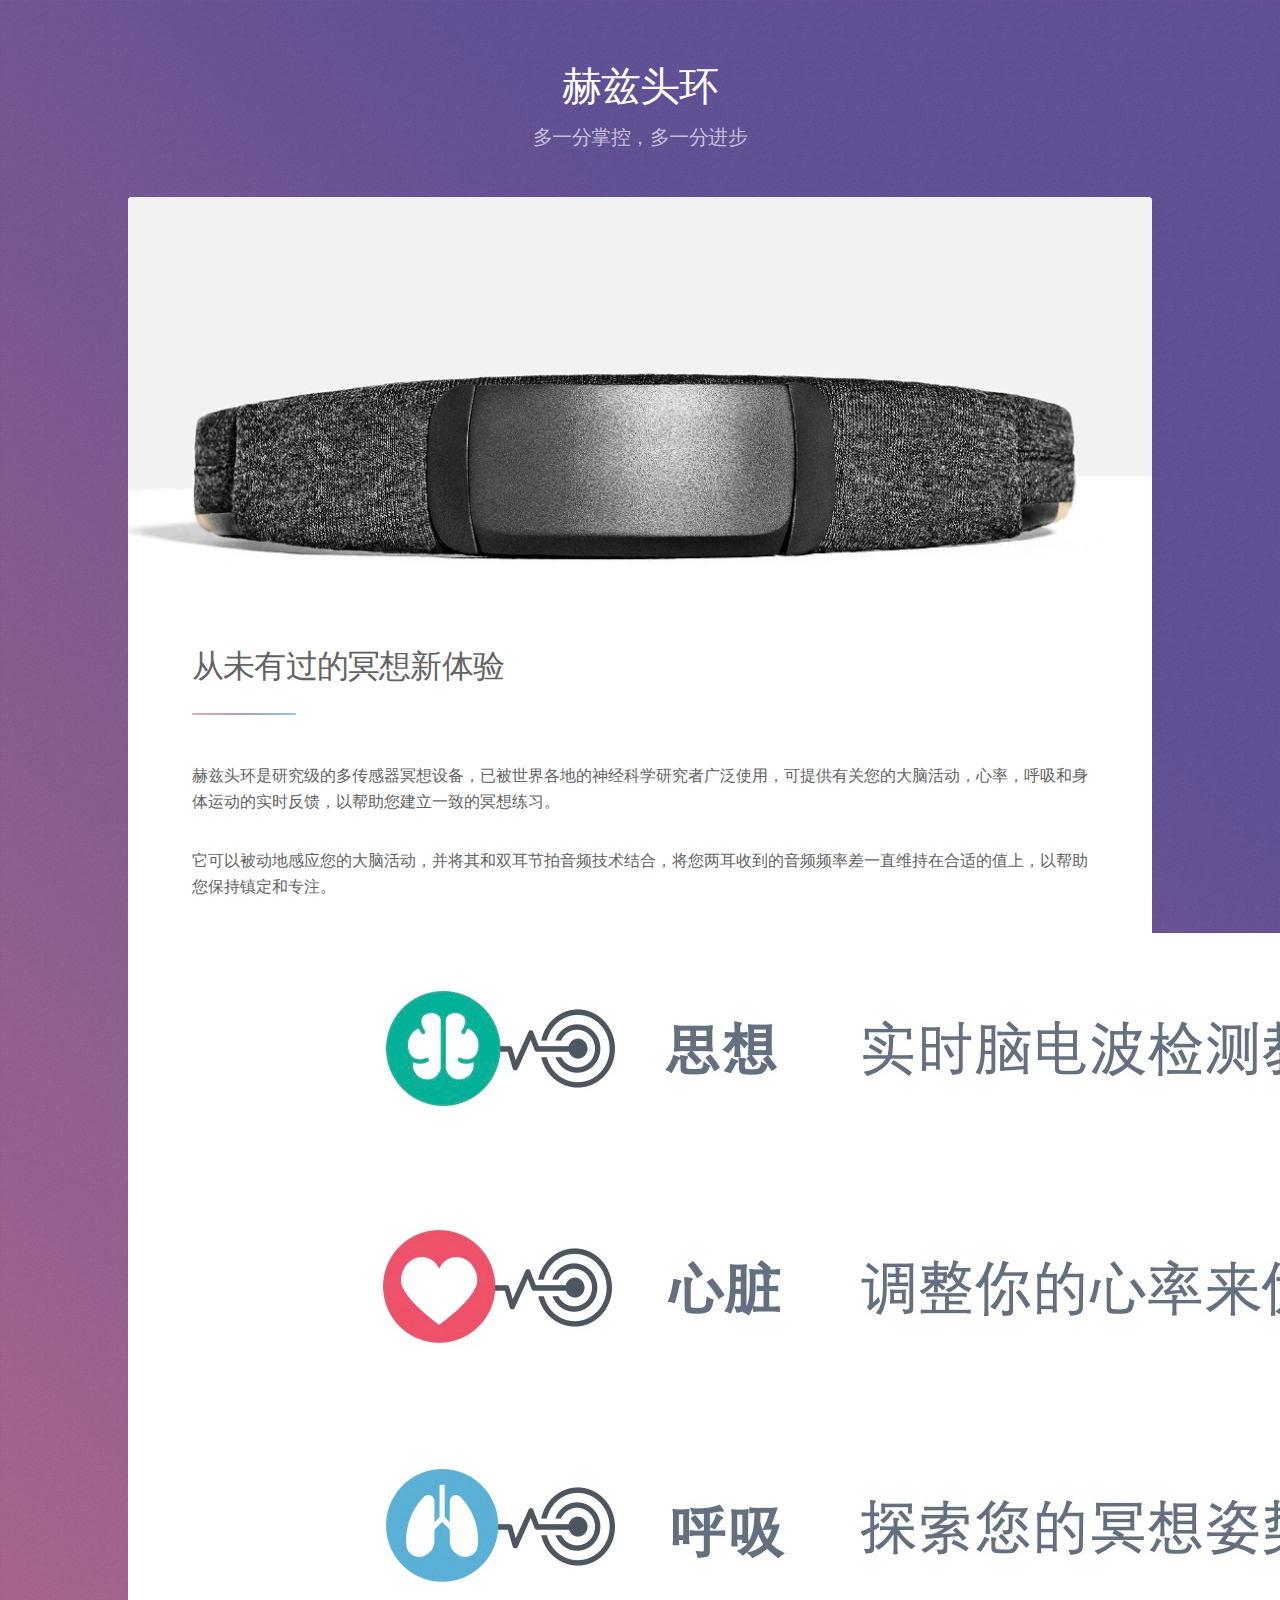
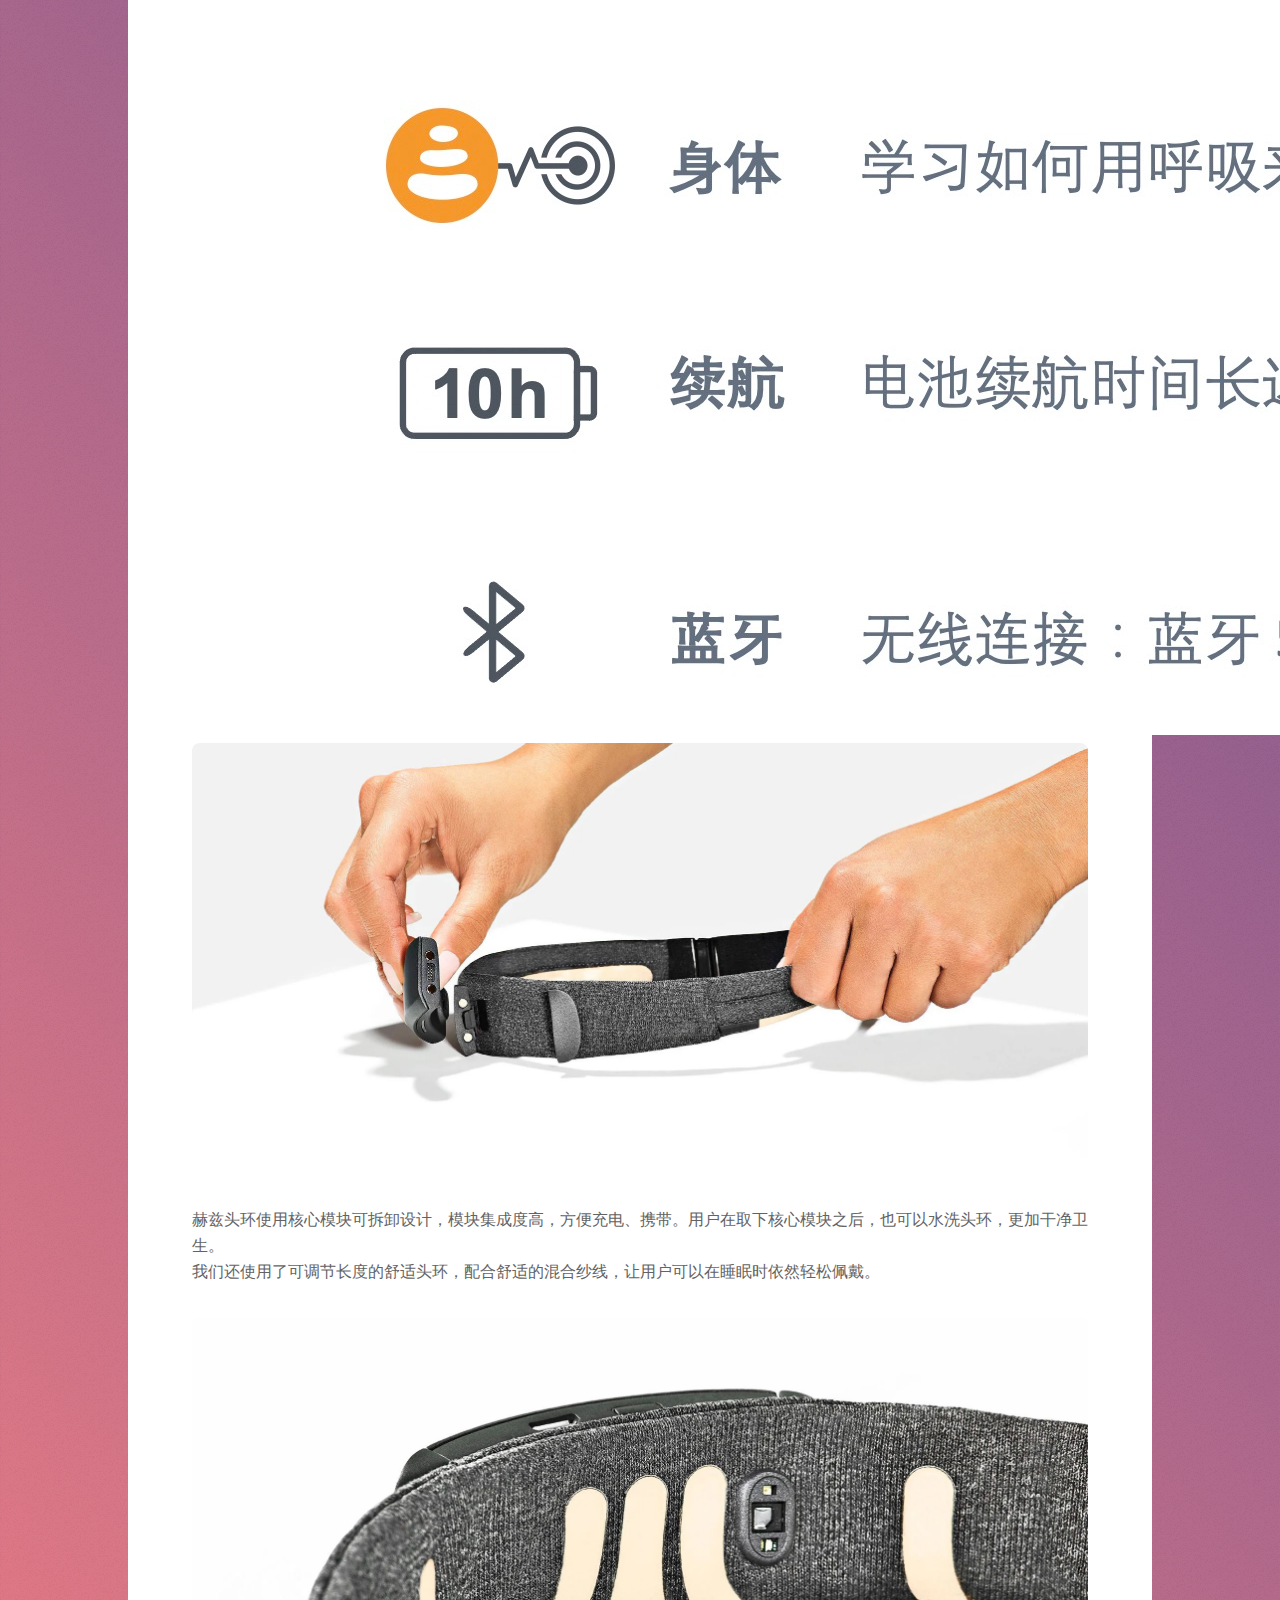
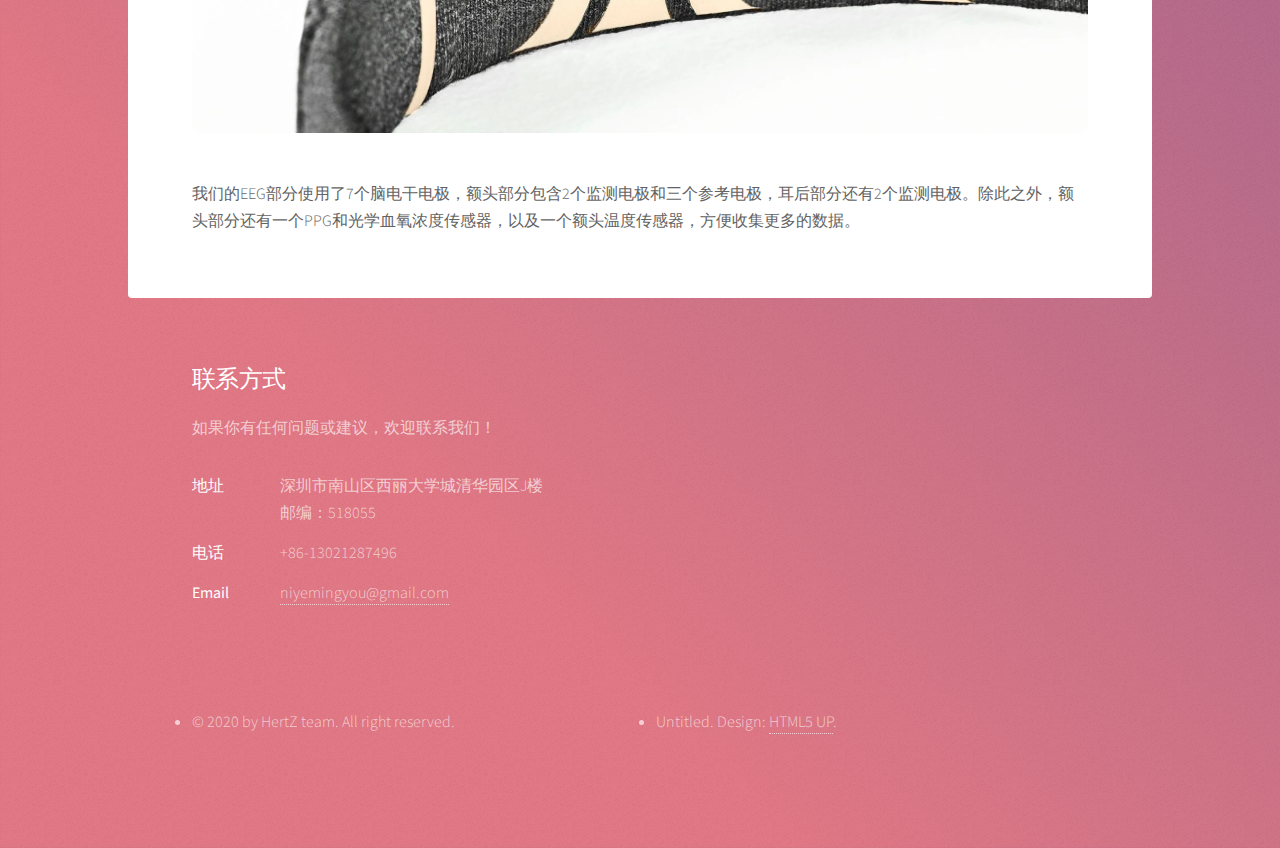
==== generic.html @ 0adff2d4 "Add files via upload" ====
<!DOCTYPE HTML>
<!--
	Stellar by HTML5 UP
	html5up.net | @ajlkn
	Free for personal and commercial use under the CCA 3.0 license (html5up.net/license)
-->
<html>
	<head>
		<title>Generic - Stellar by HTML5 UP</title>
		<meta charset="utf-8" />
		<meta name="viewport" content="width=device-width, initial-scale=1, user-scalable=no" />
		<link rel="stylesheet" href="assets/css/main.css" />
		<noscript><link rel="stylesheet" href="assets/css/noscript.css" /></noscript>
	</head>
	<body class="is-preload">

		<!-- Wrapper -->
			<div id="wrapper">

				<!-- Header -->
					<header id="header">
						<h1>赫兹头环</h1>
						<p>多一分掌控，多一分进步</p>
					</header>

				<!-- Main -->
					<div id="main">

						<!-- Content -->
							<section id="content" class="main">
								<span class="image main"><img src="images/brainlinkpro.jpg" alt="" /></span>
                                 <div class="sp--otlightwork">
									<div class="content">
										<header class="major">
											<h2>从未有过的冥想新体验</h2>
										</header>
										<p>赫兹头环是研究级的多传感器冥想设备，已被世界各地的神经科学研究者广泛使用，可提供有关您的大脑活动，心率，呼吸和身体运动的实时反馈，以帮助您建立一致的冥想练习。</p>
                                        <p>它可以被动地感应您的大脑活动，并将其和双耳节拍音频技术结合，将您两耳收到的音频频率差一直维持在合适的值上，以帮助您保持镇定和专注。</p>
										
									</div>
									<span class="image"><img src="images/功能.jpg" alt="" /></span>
								</div>
                                <span class="image main"><img src="images/充电器.jpg" alt="" /></span>
								<p>赫兹头环使用核心模块可拆卸设计，模块集成度高，方便充电、携带。用户在取下核心模块之后，也可以水洗头环，更加干净卫生。<br />我们还使用了可调节长度的舒适头环，配合舒适的混合纱线，让用户可以在睡眠时依然轻松佩戴。</p>
                                <span class="image main"><img src="images/头环.jpg" alt="" /></span>
								<p>我们的EEG部分使用了7个脑电干电极，额头部分包含2个监测电极和三个参考电极，耳后部分还有2个监测电极。除此之外，额头部分还有一个PPG和光学血氧浓度传感器，以及一个额头温度传感器，方便收集更多的数据。</p>
							</section>

					</div>

								<!-- Footer -->
					<footer id="footer">
<!--
						<section>
							<h2>Aliquam sed mauris</h2>
							<p>Sed lorem ipsum dolor sit amet et nullam consequat feugiat consequat magna adipiscing tempus etiam dolore veroeros. eget dapibus mauris. Cras aliquet, nisl ut viverra sollicitudin, ligula erat egestas velit, vitae tincidunt odio.</p>
							<ul class="actions">
								<li><a href="generic.html" class="button">Learn More</a></li>
							</ul>
						</section>
-->
						<section>
							<h2>联系方式</h2>
                            <p>如果你有任何问题或建议，欢迎联系我们！</p>
							<dl class="alt">
								<dt>地址</dt>
								<dd>深圳市南山区西丽大学城清华园区J楼
                                    <br />邮编：518055</dd>
								<dt>电话</dt>
								<dd>+86-13021287496</dd>
								<dt>Email</dt>
								<dd><a href="#">niyemingyou@gmail.com</a></dd>
							</dl>
<!--
							<ul class="icons">
								<li><a href="#" class="icon brands fa-twitter alt"><span class="label">Twitter</span></a></li>
								<li><a href="#" class="icon brands fa-facebook-f alt"><span class="label">Facebook</span></a></li>
								<li><a href="#" class="icon brands fa-instagram alt"><span class="label">Instagram</span></a></li>
								<li><a href="#" class="icon brands fa-github alt"><span class="label">GitHub</span></a></li>
								<li><a href="#" class="icon brands fa-dribbble alt"><span class="label">Dribbble</span></a></li>
							</ul>
-->
						</section>
						<p class="copyright"><li>&copy; 2020 by HertZ team. All right reserved.</li><li>Untitled. Design: <a href="https://html5up.net">HTML5 UP</a>.</p>
					</footer>

			</div>

		<!-- Scripts -->
			<script src="assets/js/jquery.min.js"></script>
			<script src="assets/js/jquery.scrollex.min.js"></script>
			<script src="assets/js/jquery.scrolly.min.js"></script>
			<script src="assets/js/browser.min.js"></script>
			<script src="assets/js/breakpoints.min.js"></script>
			<script src="assets/js/util.js"></script>
			<script src="assets/js/main.js"></script>

	</body>
</html>
---- assets/css/main.css ----
@import url(fontawesome-all.min.css);
@import 'https://fonts.googleapis.com/css?family=Source+Sans+Pro:300,400';

/*
	Stellar by HTML5 UP
	html5up.net | @ajlkn
	Free for personal and commercial use under the CCA 3.0 license (html5up.net/license)
*/

html, body, div, span, applet, object,
iframe, h1, h2, h3, h4, h5, h6, p, blockquote,
pre, a, abbr, acronym, address, big, cite,
code, del, dfn, em, img, ins, kbd, q, s, samp,
small, strike, strong, sub, sup, tt, var, b,
u, i, center, dl, dt, dd, ol, ul, li, fieldset,
form, label, legend, table, caption, tbody,
tfoot, thead, tr, th, td, article, aside,
canvas, details, embed, figure, figcaption,
footer, header, hgroup, menu, nav, output, ruby,
section, summary, time, mark, audio, video {
	margin: 0;
	padding: 0;
	border: 0;
	font-size: 100%;
	font: inherit;
	vertical-align: baseline;}

article, aside, details, figcaption, figure,
footer, header, hgroup, menu, nav, section {
	display: block;}

body {
	line-height: 1;
}

ol, ul {
	list-style: none;
}

blockquote, q {
	quotes: none;
}

	blockquote:before, blockquote:after, q:before, q:after {
		content: '';
		content: none;
	}

table {
	border-collapse: collapse;
	border-spacing: 0;
}

body {
	-webkit-text-size-adjust: none;
}

mark {
	background-color: transparent;
	color: inherit;
}

input::-moz-focus-inner {
	border: 0;
	padding: 0;
}

input, select, textarea {
	-moz-appearance: none;
	-webkit-appearance: none;
	-ms-appearance: none;
	appearance: none;
}

/* Basic */

	@-ms-viewport {
		width: device-width;
	}

	body {
		-ms-overflow-style: scrollbar;
	}

	@media screen and (max-width: 480px) {

		html, body {
			min-width: 320px;
		}

	}

	html {
		box-sizing: border-box;
	}

	*, *:before, *:after {
		box-sizing: inherit;
	}

	body {
		background-color: #935d8c;
		background-image: url("images/overlay.png"), -moz-linear-gradient(45deg, #e37682 15%, #5f4d93 85%);
		background-image: url("images/overlay.png"), -webkit-linear-gradient(45deg, #e37682 15%, #5f4d93 85%);
		background-image: url("images/overlay.png"), -ms-linear-gradient(45deg, #e37682 15%, #5f4d93 85%);
		background-image: url("images/overlay.png"), linear-gradient(45deg, #e37682 15%, #5f4d93 85%);
	}

		body.is-preload *, body.is-preload *:before, body.is-preload *:after {
			-moz-animation: none !important;
			-webkit-animation: none !important;
			-ms-animation: none !important;
			animation: none !important;
			-moz-transition: none !important;
			-webkit-transition: none !important;
			-ms-transition: none !important;
			transition: none !important;
		}

/* Type */

	body {
		background-color: #935d8c;
		color: rgba(255, 255, 255, 0.65);
	}

	body, input, select, textarea {
		font-family: "Source Sans Pro", Helvetica, sans-serif;
		font-size: 17pt;
		font-weight: 300;
		line-height: 1.65;
	}

		@media screen and (max-width: 1680px) {

			body, input, select, textarea {
				font-size: 14pt;
			}

		}

		@media screen and (max-width: 1280px) {

			body, input, select, textarea {
				font-size: 12pt;
			}

		}

		@media screen and (max-width: 360px) {

			body, input, select, textarea {
				font-size: 11pt;
			}

		}

	a {
		-moz-transition: color 0.2s ease, border-bottom 0.2s ease;
		-webkit-transition: color 0.2s ease, border-bottom 0.2s ease;
		-ms-transition: color 0.2s ease, border-bottom 0.2s ease;
		transition: color 0.2s ease, border-bottom 0.2s ease;
		text-decoration: none;
		border-bottom: dotted 1px;
		color: inherit;
	}

		a:hover {
			border-bottom-color: transparent;
		}

	strong, b {
		font-weight: 400;
	}

	em, i {
		font-style: italic;
	}

	p {
		margin: 0 0 2em 0;
	}

		p.content {
			-moz-columns: 20em 2;
			-webkit-columns: 20em 2;
			-ms-columns: 20em 2;
			columns: 20em 2;
			-moz-column-gap: 2em;
			-webkit-column-gap: 2em;
			-ms-column-gap: 2em;
			column-gap: 2em;
			text-align: justify;
		}

	h1, h2, h3, h4, h5, h6 {
		font-weight: 300;
		line-height: 1.5;
		margin: 0 0 0.7em 0;
		letter-spacing: -0.025em;
	}

		h1 a, h2 a, h3 a, h4 a, h5 a, h6 a {
			color: inherit;
			text-decoration: none;
		}

	h1 {
		font-size: 2.5em;
		line-height: 1.2;
	}

	h2 {
		font-size: 1.5em;
	}

	h3 {
		font-size: 1.25em;
	}

	h4 {
		font-size: 1.1em;
	}

	h5 {
		font-size: 0.9em;
	}

	h6 {
		font-size: 0.7em;
	}

	@media screen and (max-width: 736px) {

		h1 {
			font-size: 2em;
		}

	}

	sub {
		font-size: 0.8em;
		position: relative;
		top: 0.5em;
	}

	sup {
		font-size: 0.8em;
		position: relative;
		top: -0.5em;
	}

	blockquote {
		border-left: solid 4px;
		font-style: italic;
		margin: 0 0 2em 0;
		padding: 0.5em 0 0.5em 2em;
	}

	code {
		border-radius: 8px;
		border: solid 1px;
		font-family: "Courier New", monospace;
		font-size: 0.9em;
		margin: 0 0.25em;
		padding: 0.25em 0.65em;
	}

	pre {
		-webkit-overflow-scrolling: touch;
		font-family: "Courier New", monospace;
		font-size: 0.9em;
		margin: 0 0 2em 0;
	}

		pre code {
			display: block;
			line-height: 1.75;
			padding: 1em 1.5em;
			overflow-x: auto;
		}

	hr {
		border: 0;
		border-bottom: solid 1px;
		margin: 2em 0;
	}

		hr.major {
			margin: 3em 0;
		}

	.align-left {
		text-align: left;
	}

	.align-center {
		text-align: center;
	}

	.align-right {
		text-align: right;
	}

	input, select, textarea {
		color: #ffffff;
	}

	a:hover {
		color: #ffffff;
	}

	strong, b {
		color: #ffffff;
	}

	h1, h2, h3, h4, h5, h6 {
		color: #ffffff;
	}

	blockquote {
		border-left-color: rgba(255, 255, 255, 0.35);
	}

	code {
		background: rgba(255, 255, 255, 0.075);
		border-color: rgba(255, 255, 255, 0.35);
	}

	hr {
		border-bottom-color: rgba(255, 255, 255, 0.35);
	}

/* Row */

	.row {
		display: flex;
		flex-wrap: wrap;
		box-sizing: border-box;
		align-items: stretch;
	}

		.row > * {
			box-sizing: border-box;
		}

		.row.gtr-uniform > * > :last-child {
			margin-bottom: 0;
		}

		.row.aln-left {
			justify-content: flex-start;
		}

		.row.aln-center {
			justify-content: center;
		}

		.row.aln-right {
			justify-content: flex-end;
		}

		.row.aln-top {
			align-items: flex-start;
		}

		.row.aln-middle {
			align-items: center;
		}

		.row.aln-bottom {
			align-items: flex-end;
		}

		.row > .imp {
			order: -1;
		}

		.row > .col-1 {
			width: 8.33333%;
		}

		.row > .off-1 {
			margin-left: 8.33333%;
		}

		.row > .col-2 {
			width: 16.66667%;
		}

		.row > .off-2 {
			margin-left: 16.66667%;
		}

		.row > .col-3 {
			width: 25%;
		}

		.row > .off-3 {
			margin-left: 25%;
		}

		.row > .col-4 {
			width: 33.33333%;
		}

		.row > .off-4 {
			margin-left: 33.33333%;
		}

		.row > .col-5 {
			width: 41.66667%;
		}

		.row > .off-5 {
			margin-left: 41.66667%;
		}

		.row > .col-6 {
			width: 50%;
		}

		.row > .off-6 {
			margin-left: 50%;
		}

		.row > .col-7 {
			width: 58.33333%;
		}

		.row > .off-7 {
			margin-left: 58.33333%;
		}

		.row > .col-8 {
			width: 66.66667%;
		}

		.row > .off-8 {
			margin-left: 66.66667%;
		}

		.row > .col-9 {
			width: 75%;
		}

		.row > .off-9 {
			margin-left: 75%;
		}

		.row > .col-10 {
			width: 83.33333%;
		}

		.row > .off-10 {
			margin-left: 83.33333%;
		}

		.row > .col-11 {
			width: 91.66667%;
		}

		.row > .off-11 {
			margin-left: 91.66667%;
		}

		.row > .col-12 {
			width: 100%;
		}

		.row > .off-12 {
			margin-left: 100%;
		}

		.row.gtr-0 {
			margin-top: 0;
			margin-left: 0em;
		}

			.row.gtr-0 > * {
				padding: 0 0 0 0em;
			}

			.row.gtr-0.gtr-uniform {
				margin-top: 0em;
			}

				.row.gtr-0.gtr-uniform > * {
					padding-top: 0em;
				}

		.row.gtr-25 {
			margin-top: 0;
			margin-left: -0.375em;
		}

			.row.gtr-25 > * {
				padding: 0 0 0 0.375em;
			}

			.row.gtr-25.gtr-uniform {
				margin-top: -0.375em;
			}

				.row.gtr-25.gtr-uniform > * {
					padding-top: 0.375em;
				}

		.row.gtr-50 {
			margin-top: 0;
			margin-left: -0.75em;
		}

			.row.gtr-50 > * {
				padding: 0 0 0 0.75em;
			}

			.row.gtr-50.gtr-uniform {
				margin-top: -0.75em;
			}

				.row.gtr-50.gtr-uniform > * {
					padding-top: 0.75em;
				}

		.row {
			margin-top: 0;
			margin-left: -1.5em;
		}

			.row > * {
				padding: 0 0 0 1.5em;
			}

			.row.gtr-uniform {
				margin-top: -1.5em;
			}

				.row.gtr-uniform > * {
					padding-top: 1.5em;
				}

		.row.gtr-150 {
			margin-top: 0;
			margin-left: -2.25em;
		}

			.row.gtr-150 > * {
				padding: 0 0 0 2.25em;
			}

			.row.gtr-150.gtr-uniform {
				margin-top: -2.25em;
			}

				.row.gtr-150.gtr-uniform > * {
					padding-top: 2.25em;
				}

		.row.gtr-200 {
			margin-top: 0;
			margin-left: -3em;
		}

			.row.gtr-200 > * {
				padding: 0 0 0 3em;
			}

			.row.gtr-200.gtr-uniform {
				margin-top: -3em;
			}

				.row.gtr-200.gtr-uniform > * {
					padding-top: 3em;
				}

		@media screen and (max-width: 1680px) {

			.row {
				display: flex;
				flex-wrap: wrap;
				box-sizing: border-box;
				align-items: stretch;
			}

				.row > * {
					box-sizing: border-box;
				}

				.row.gtr-uniform > * > :last-child {
					margin-bottom: 0;
				}

				.row.aln-left {
					justify-content: flex-start;
				}

				.row.aln-center {
					justify-content: center;
				}

				.row.aln-right {
					justify-content: flex-end;
				}

				.row.aln-top {
					align-items: flex-start;
				}

				.row.aln-middle {
					align-items: center;
				}

				.row.aln-bottom {
					align-items: flex-end;
				}

				.row > .imp-xlarge {
					order: -1;
				}

				.row > .col-1-xlarge {
					width: 8.33333%;
				}

				.row > .off-1-xlarge {
					margin-left: 8.33333%;
				}

				.row > .col-2-xlarge {
					width: 16.66667%;
				}

				.row > .off-2-xlarge {
					margin-left: 16.66667%;
				}

				.row > .col-3-xlarge {
					width: 25%;
				}

				.row > .off-3-xlarge {
					margin-left: 25%;
				}

				.row > .col-4-xlarge {
					width: 33.33333%;
				}

				.row > .off-4-xlarge {
					margin-left: 33.33333%;
				}

				.row > .col-5-xlarge {
					width: 41.66667%;
				}

				.row > .off-5-xlarge {
					margin-left: 41.66667%;
				}

				.row > .col-6-xlarge {
					width: 50%;
				}

				.row > .off-6-xlarge {
					margin-left: 50%;
				}

				.row > .col-7-xlarge {
					width: 58.33333%;
				}

				.row > .off-7-xlarge {
					margin-left: 58.33333%;
				}

				.row > .col-8-xlarge {
					width: 66.66667%;
				}

				.row > .off-8-xlarge {
					margin-left: 66.66667%;
				}

				.row > .col-9-xlarge {
					width: 75%;
				}

				.row > .off-9-xlarge {
					margin-left: 75%;
				}

				.row > .col-10-xlarge {
					width: 83.33333%;
				}

				.row > .off-10-xlarge {
					margin-left: 83.33333%;
				}

				.row > .col-11-xlarge {
					width: 91.66667%;
				}

				.row > .off-11-xlarge {
					margin-left: 91.66667%;
				}

				.row > .col-12-xlarge {
					width: 100%;
				}

				.row > .off-12-xlarge {
					margin-left: 100%;
				}

				.row.gtr-0 {
					margin-top: 0;
					margin-left: 0em;
				}

					.row.gtr-0 > * {
						padding: 0 0 0 0em;
					}

					.row.gtr-0.gtr-uniform {
						margin-top: 0em;
					}

						.row.gtr-0.gtr-uniform > * {
							padding-top: 0em;
						}

				.row.gtr-25 {
					margin-top: 0;
					margin-left: -0.375em;
				}

					.row.gtr-25 > * {
						padding: 0 0 0 0.375em;
					}

					.row.gtr-25.gtr-uniform {
						margin-top: -0.375em;
					}

						.row.gtr-25.gtr-uniform > * {
							padding-top: 0.375em;
						}

				.row.gtr-50 {
					margin-top: 0;
					margin-left: -0.75em;
				}

					.row.gtr-50 > * {
						padding: 0 0 0 0.75em;
					}

					.row.gtr-50.gtr-uniform {
						margin-top: -0.75em;
					}

						.row.gtr-50.gtr-uniform > * {
							padding-top: 0.75em;
						}

				.row {
					margin-top: 0;
					margin-left: -1.5em;
				}

					.row > * {
						padding: 0 0 0 1.5em;
					}

					.row.gtr-uniform {
						margin-top: -1.5em;
					}

						.row.gtr-uniform > * {
							padding-top: 1.5em;
						}

				.row.gtr-150 {
					margin-top: 0;
					margin-left: -2.25em;
				}

					.row.gtr-150 > * {
						padding: 0 0 0 2.25em;
					}

					.row.gtr-150.gtr-uniform {
						margin-top: -2.25em;
					}

						.row.gtr-150.gtr-uniform > * {
							padding-top: 2.25em;
						}

				.row.gtr-200 {
					margin-top: 0;
					margin-left: -3em;
				}

					.row.gtr-200 > * {
						padding: 0 0 0 3em;
					}

					.row.gtr-200.gtr-uniform {
						margin-top: -3em;
					}

						.row.gtr-200.gtr-uniform > * {
							padding-top: 3em;
						}

		}

		@media screen and (max-width: 1280px) {

			.row {
				display: flex;
				flex-wrap: wrap;
				box-sizing: border-box;
				align-items: stretch;
			}

				.row > * {
					box-sizing: border-box;
				}

				.row.gtr-uniform > * > :last-child {
					margin-bottom: 0;
				}

				.row.aln-left {
					justify-content: flex-start;
				}

				.row.aln-center {
					justify-content: center;
				}

				.row.aln-right {
					justify-content: flex-end;
				}

				.row.aln-top {
					align-items: flex-start;
				}

				.row.aln-middle {
					align-items: center;
				}

				.row.aln-bottom {
					align-items: flex-end;
				}

				.row > .imp-large {
					order: -1;
				}

				.row > .col-1-large {
					width: 8.33333%;
				}

				.row > .off-1-large {
					margin-left: 8.33333%;
				}

				.row > .col-2-large {
					width: 16.66667%;
				}

				.row > .off-2-large {
					margin-left: 16.66667%;
				}

				.row > .col-3-large {
					width: 25%;
				}

				.row > .off-3-large {
					margin-left: 25%;
				}

				.row > .col-4-large {
					width: 33.33333%;
				}

				.row > .off-4-large {
					margin-left: 33.33333%;
				}

				.row > .col-5-large {
					width: 41.66667%;
				}

				.row > .off-5-large {
					margin-left: 41.66667%;
				}

				.row > .col-6-large {
					width: 50%;
				}

				.row > .off-6-large {
					margin-left: 50%;
				}

				.row > .col-7-large {
					width: 58.33333%;
				}

				.row > .off-7-large {
					margin-left: 58.33333%;
				}

				.row > .col-8-large {
					width: 66.66667%;
				}

				.row > .off-8-large {
					margin-left: 66.66667%;
				}

				.row > .col-9-large {
					width: 75%;
				}

				.row > .off-9-large {
					margin-left: 75%;
				}

				.row > .col-10-large {
					width: 83.33333%;
				}

				.row > .off-10-large {
					margin-left: 83.33333%;
				}

				.row > .col-11-large {
					width: 91.66667%;
				}

				.row > .off-11-large {
					margin-left: 91.66667%;
				}

				.row > .col-12-large {
					width: 100%;
				}

				.row > .off-12-large {
					margin-left: 100%;
				}

				.row.gtr-0 {
					margin-top: 0;
					margin-left: 0em;
				}

					.row.gtr-0 > * {
						padding: 0 0 0 0em;
					}

					.row.gtr-0.gtr-uniform {
						margin-top: 0em;
					}

						.row.gtr-0.gtr-uniform > * {
							padding-top: 0em;
						}

				.row.gtr-25 {
					margin-top: 0;
					margin-left: -0.375em;
				}

					.row.gtr-25 > * {
						padding: 0 0 0 0.375em;
					}

					.row.gtr-25.gtr-uniform {
						margin-top: -0.375em;
					}

						.row.gtr-25.gtr-uniform > * {
							padding-top: 0.375em;
						}

				.row.gtr-50 {
					margin-top: 0;
					margin-left: -0.75em;
				}

					.row.gtr-50 > * {
						padding: 0 0 0 0.75em;
					}

					.row.gtr-50.gtr-uniform {
						margin-top: -0.75em;
					}

						.row.gtr-50.gtr-uniform > * {
							padding-top: 0.75em;
						}

				.row {
					margin-top: 0;
					margin-left: -1.5em;
				}

					.row > * {
						padding: 0 0 0 1.5em;
					}

					.row.gtr-uniform {
						margin-top: -1.5em;
					}

						.row.gtr-uniform > * {
							padding-top: 1.5em;
						}

				.row.gtr-150 {
					margin-top: 0;
					margin-left: -2.25em;
				}

					.row.gtr-150 > * {
						padding: 0 0 0 2.25em;
					}

					.row.gtr-150.gtr-uniform {
						margin-top: -2.25em;
					}

						.row.gtr-150.gtr-uniform > * {
							padding-top: 2.25em;
						}

				.row.gtr-200 {
					margin-top: 0;
					margin-left: -3em;
				}

					.row.gtr-200 > * {
						padding: 0 0 0 3em;
					}

					.row.gtr-200.gtr-uniform {
						margin-top: -3em;
					}

						.row.gtr-200.gtr-uniform > * {
							padding-top: 3em;
						}

		}

		@media screen and (max-width: 980px) {

			.row {
				display: flex;
				flex-wrap: wrap;
				box-sizing: border-box;
				align-items: stretch;
			}

				.row > * {
					box-sizing: border-box;
				}

				.row.gtr-uniform > * > :last-child {
					margin-bottom: 0;
				}

				.row.aln-left {
					justify-content: flex-start;
				}

				.row.aln-center {
					justify-content: center;
				}

				.row.aln-right {
					justify-content: flex-end;
				}

				.row.aln-top {
					align-items: flex-start;
				}

				.row.aln-middle {
					align-items: center;
				}

				.row.aln-bottom {
					align-items: flex-end;
				}

				.row > .imp-medium {
					order: -1;
				}

				.row > .col-1-medium {
					width: 8.33333%;
				}

				.row > .off-1-medium {
					margin-left: 8.33333%;
				}

				.row > .col-2-medium {
					width: 16.66667%;
				}

				.row > .off-2-medium {
					margin-left: 16.66667%;
				}

				.row > .col-3-medium {
					width: 25%;
				}

				.row > .off-3-medium {
					margin-left: 25%;
				}

				.row > .col-4-medium {
					width: 33.33333%;
				}

				.row > .off-4-medium {
					margin-left: 33.33333%;
				}

				.row > .col-5-medium {
					width: 41.66667%;
				}

				.row > .off-5-medium {
					margin-left: 41.66667%;
				}

				.row > .col-6-medium {
					width: 50%;
				}

				.row > .off-6-medium {
					margin-left: 50%;
				}

				.row > .col-7-medium {
					width: 58.33333%;
				}

				.row > .off-7-medium {
					margin-left: 58.33333%;
				}

				.row > .col-8-medium {
					width: 66.66667%;
				}

				.row > .off-8-medium {
					margin-left: 66.66667%;
				}

				.row > .col-9-medium {
					width: 75%;
				}

				.row > .off-9-medium {
					margin-left: 75%;
				}

				.row > .col-10-medium {
					width: 83.33333%;
				}

				.row > .off-10-medium {
					margin-left: 83.33333%;
				}

				.row > .col-11-medium {
					width: 91.66667%;
				}

				.row > .off-11-medium {
					margin-left: 91.66667%;
				}

				.row > .col-12-medium {
					width: 100%;
				}

				.row > .off-12-medium {
					margin-left: 100%;
				}

				.row.gtr-0 {
					margin-top: 0;
					margin-left: 0em;
				}

					.row.gtr-0 > * {
						padding: 0 0 0 0em;
					}

					.row.gtr-0.gtr-uniform {
						margin-top: 0em;
					}

						.row.gtr-0.gtr-uniform > * {
							padding-top: 0em;
						}

				.row.gtr-25 {
					margin-top: 0;
					margin-left: -0.375em;
				}

					.row.gtr-25 > * {
						padding: 0 0 0 0.375em;
					}

					.row.gtr-25.gtr-uniform {
						margin-top: -0.375em;
					}

						.row.gtr-25.gtr-uniform > * {
							padding-top: 0.375em;
						}

				.row.gtr-50 {
					margin-top: 0;
					margin-left: -0.75em;
				}

					.row.gtr-50 > * {
						padding: 0 0 0 0.75em;
					}

					.row.gtr-50.gtr-uniform {
						margin-top: -0.75em;
					}

						.row.gtr-50.gtr-uniform > * {
							padding-top: 0.75em;
						}

				.row {
					margin-top: 0;
					margin-left: -1.5em;
				}

					.row > * {
						padding: 0 0 0 1.5em;
					}

					.row.gtr-uniform {
						margin-top: -1.5em;
					}

						.row.gtr-uniform > * {
							padding-top: 1.5em;
						}

				.row.gtr-150 {
					margin-top: 0;
					margin-left: -2.25em;
				}

					.row.gtr-150 > * {
						padding: 0 0 0 2.25em;
					}

					.row.gtr-150.gtr-uniform {
						margin-top: -2.25em;
					}

						.row.gtr-150.gtr-uniform > * {
							padding-top: 2.25em;
						}

				.row.gtr-200 {
					margin-top: 0;
					margin-left: -3em;
				}

					.row.gtr-200 > * {
						padding: 0 0 0 3em;
					}

					.row.gtr-200.gtr-uniform {
						margin-top: -3em;
					}

						.row.gtr-200.gtr-uniform > * {
							padding-top: 3em;
						}

		}

		@media screen and (max-width: 736px) {

			.row {
				display: flex;
				flex-wrap: wrap;
				box-sizing: border-box;
				align-items: stretch;
			}

				.row > * {
					box-sizing: border-box;
				}

				.row.gtr-uniform > * > :last-child {
					margin-bottom: 0;
				}

				.row.aln-left {
					justify-content: flex-start;
				}

				.row.aln-center {
					justify-content: center;
				}

				.row.aln-right {
					justify-content: flex-end;
				}

				.row.aln-top {
					align-items: flex-start;
				}

				.row.aln-middle {
					align-items: center;
				}

				.row.aln-bottom {
					align-items: flex-end;
				}

				.row > .imp-small {
					order: -1;
				}

				.row > .col-1-small {
					width: 8.33333%;
				}

				.row > .off-1-small {
					margin-left: 8.33333%;
				}

				.row > .col-2-small {
					width: 16.66667%;
				}

				.row > .off-2-small {
					margin-left: 16.66667%;
				}

				.row > .col-3-small {
					width: 25%;
				}

				.row > .off-3-small {
					margin-left: 25%;
				}

				.row > .col-4-small {
					width: 33.33333%;
				}

				.row > .off-4-small {
					margin-left: 33.33333%;
				}

				.row > .col-5-small {
					width: 41.66667%;
				}

				.row > .off-5-small {
					margin-left: 41.66667%;
				}

				.row > .col-6-small {
					width: 50%;
				}

				.row > .off-6-small {
					margin-left: 50%;
				}

				.row > .col-7-small {
					width: 58.33333%;
				}

				.row > .off-7-small {
					margin-left: 58.33333%;
				}

				.row > .col-8-small {
					width: 66.66667%;
				}

				.row > .off-8-small {
					margin-left: 66.66667%;
				}

				.row > .col-9-small {
					width: 75%;
				}

				.row > .off-9-small {
					margin-left: 75%;
				}

				.row > .col-10-small {
					width: 83.33333%;
				}

				.row > .off-10-small {
					margin-left: 83.33333%;
				}

				.row > .col-11-small {
					width: 91.66667%;
				}

				.row > .off-11-small {
					margin-left: 91.66667%;
				}

				.row > .col-12-small {
					width: 100%;
				}

				.row > .off-12-small {
					margin-left: 100%;
				}

				.row.gtr-0 {
					margin-top: 0;
					margin-left: 0em;
				}

					.row.gtr-0 > * {
						padding: 0 0 0 0em;
					}

					.row.gtr-0.gtr-uniform {
						margin-top: 0em;
					}

						.row.gtr-0.gtr-uniform > * {
							padding-top: 0em;
						}

				.row.gtr-25 {
					margin-top: 0;
					margin-left: -0.25em;
				}

					.row.gtr-25 > * {
						padding: 0 0 0 0.25em;
					}

					.row.gtr-25.gtr-uniform {
						margin-top: -0.25em;
					}

						.row.gtr-25.gtr-uniform > * {
							padding-top: 0.25em;
						}

				.row.gtr-50 {
					margin-top: 0;
					margin-left: -0.5em;
				}

					.row.gtr-50 > * {
						padding: 0 0 0 0.5em;
					}

					.row.gtr-50.gtr-uniform {
						margin-top: -0.5em;
					}

						.row.gtr-50.gtr-uniform > * {
							padding-top: 0.5em;
						}

				.row {
					margin-top: 0;
					margin-left: -1em;
				}

					.row > * {
						padding: 0 0 0 1em;
					}

					.row.gtr-uniform {
						margin-top: -1em;
					}

						.row.gtr-uniform > * {
							padding-top: 1em;
						}

				.row.gtr-150 {
					margin-top: 0;
					margin-left: -1.5em;
				}

					.row.gtr-150 > * {
						padding: 0 0 0 1.5em;
					}

					.row.gtr-150.gtr-uniform {
						margin-top: -1.5em;
					}

						.row.gtr-150.gtr-uniform > * {
							padding-top: 1.5em;
						}

				.row.gtr-200 {
					margin-top: 0;
					margin-left: -2em;
				}

					.row.gtr-200 > * {
						padding: 0 0 0 2em;
					}

					.row.gtr-200.gtr-uniform {
						margin-top: -2em;
					}

						.row.gtr-200.gtr-uniform > * {
							padding-top: 2em;
						}

		}

		@media screen and (max-width: 480px) {

			.row {
				display: flex;
				flex-wrap: wrap;
				box-sizing: border-box;
				align-items: stretch;
			}

				.row > * {
					box-sizing: border-box;
				}

				.row.gtr-uniform > * > :last-child {
					margin-bottom: 0;
				}

				.row.aln-left {
					justify-content: flex-start;
				}

				.row.aln-center {
					justify-content: center;
				}

				.row.aln-right {
					justify-content: flex-end;
				}

				.row.aln-top {
					align-items: flex-start;
				}

				.row.aln-middle {
					align-items: center;
				}

				.row.aln-bottom {
					align-items: flex-end;
				}

				.row > .imp-xsmall {
					order: -1;
				}

				.row > .col-1-xsmall {
					width: 8.33333%;
				}

				.row > .off-1-xsmall {
					margin-left: 8.33333%;
				}

				.row > .col-2-xsmall {
					width: 16.66667%;
				}

				.row > .off-2-xsmall {
					margin-left: 16.66667%;
				}

				.row > .col-3-xsmall {
					width: 25%;
				}

				.row > .off-3-xsmall {
					margin-left: 25%;
				}

				.row > .col-4-xsmall {
					width: 33.33333%;
				}

				.row > .off-4-xsmall {
					margin-left: 33.33333%;
				}

				.row > .col-5-xsmall {
					width: 41.66667%;
				}

				.row > .off-5-xsmall {
					margin-left: 41.66667%;
				}

				.row > .col-6-xsmall {
					width: 50%;
				}

				.row > .off-6-xsmall {
					margin-left: 50%;
				}

				.row > .col-7-xsmall {
					width: 58.33333%;
				}

				.row > .off-7-xsmall {
					margin-left: 58.33333%;
				}

				.row > .col-8-xsmall {
					width: 66.66667%;
				}

				.row > .off-8-xsmall {
					margin-left: 66.66667%;
				}

				.row > .col-9-xsmall {
					width: 75%;
				}

				.row > .off-9-xsmall {
					margin-left: 75%;
				}

				.row > .col-10-xsmall {
					width: 83.33333%;
				}

				.row > .off-10-xsmall {
					margin-left: 83.33333%;
				}

				.row > .col-11-xsmall {
					width: 91.66667%;
				}

				.row > .off-11-xsmall {
					margin-left: 91.66667%;
				}

				.row > .col-12-xsmall {
					width: 100%;
				}

				.row > .off-12-xsmall {
					margin-left: 100%;
				}

				.row.gtr-0 {
					margin-top: 0;
					margin-left: 0em;
				}

					.row.gtr-0 > * {
						padding: 0 0 0 0em;
					}

					.row.gtr-0.gtr-uniform {
						margin-top: 0em;
					}

						.row.gtr-0.gtr-uniform > * {
							padding-top: 0em;
						}

				.row.gtr-25 {
					margin-top: 0;
					margin-left: -0.3125em;
				}

					.row.gtr-25 > * {
						padding: 0 0 0 0.3125em;
					}

					.row.gtr-25.gtr-uniform {
						margin-top: -0.3125em;
					}

						.row.gtr-25.gtr-uniform > * {
							padding-top: 0.3125em;
						}

				.row.gtr-50 {
					margin-top: 0;
					margin-left: -0.625em;
				}

					.row.gtr-50 > * {
						padding: 0 0 0 0.625em;
					}

					.row.gtr-50.gtr-uniform {
						margin-top: -0.625em;
					}

						.row.gtr-50.gtr-uniform > * {
							padding-top: 0.625em;
						}

				.row {
					margin-top: 0;
					margin-left: -1.25em;
				}

					.row > * {
						padding: 0 0 0 1.25em;
					}

					.row.gtr-uniform {
						margin-top: -1.25em;
					}

						.row.gtr-uniform > * {
							padding-top: 1.25em;
						}

				.row.gtr-150 {
					margin-top: 0;
					margin-left: -1.875em;
				}

					.row.gtr-150 > * {
						padding: 0 0 0 1.875em;
					}

					.row.gtr-150.gtr-uniform {
						margin-top: -1.875em;
					}

						.row.gtr-150.gtr-uniform > * {
							padding-top: 1.875em;
						}

				.row.gtr-200 {
					margin-top: 0;
					margin-left: -2.5em;
				}

					.row.gtr-200 > * {
						padding: 0 0 0 2.5em;
					}

					.row.gtr-200.gtr-uniform {
						margin-top: -2.5em;
					}

						.row.gtr-200.gtr-uniform > * {
							padding-top: 2.5em;
						}

		}

/* Box */

	.box {
		border-radius: 8px;
		border: solid;
		margin-bottom: 2em;
		padding: 1.5em;
	}

		.box > :last-child,
		.box > :last-child > :last-child,
		.box > :last-child > :last-child > :last-child {
			margin-bottom: 0;
		}

		.box.alt {
			border: 0;
			border-radius: 0;
			padding: 0;
		}

	.box {
		border-color: rgba(255, 255, 255, 0.35);
	}

/* Button */

	input[type="submit"],
	input[type="reset"],
	input[type="button"],
	button,
	.button {
		-moz-appearance: none;
		-webkit-appearance: none;
		-ms-appearance: none;
		appearance: none;
		-moz-transition: background-color 0.2s ease-in-out, color 0.2s ease-in-out;
		-webkit-transition: background-color 0.2s ease-in-out, color 0.2s ease-in-out;
		-ms-transition: background-color 0.2s ease-in-out, color 0.2s ease-in-out;
		transition: background-color 0.2s ease-in-out, color 0.2s ease-in-out;
		border-radius: 8px;
		border: 0;
		cursor: pointer;
		display: inline-block;
		font-weight: 300;
		height: 2.75em;
		line-height: 2.75em;
		min-width: 9.25em;
		padding: 0 1.5em;
		text-align: center;
		text-decoration: none;
		white-space: nowrap;
	}

		input[type="submit"].icon,
		input[type="reset"].icon,
		input[type="button"].icon,
		button.icon,
		.button.icon {
			padding-left: 1.35em;
		}

			input[type="submit"].icon:before,
			input[type="reset"].icon:before,
			input[type="button"].icon:before,
			button.icon:before,
			.button.icon:before {
				margin-right: 0.5em;
			}

		input[type="submit"].fit,
		input[type="reset"].fit,
		input[type="button"].fit,
		button.fit,
		.button.fit {
			width: 100%;
		}

		input[type="submit"].small,
		input[type="reset"].small,
		input[type="button"].small,
		button.small,
		.button.small {
			font-size: 0.8em;
		}

		input[type="submit"].large,
		input[type="reset"].large,
		input[type="button"].large,
		button.large,
		.button.large {
			font-size: 1.35em;
		}

		input[type="submit"].disabled, input[type="submit"]:disabled,
		input[type="reset"].disabled,
		input[type="reset"]:disabled,
		input[type="button"].disabled,
		input[type="button"]:disabled,
		button.disabled,
		button:disabled,
		.button.disabled,
		.button:disabled {
			pointer-events: none;
			opacity: 0.25;
		}

		@media screen and (max-width: 736px) {

			input[type="submit"],
			input[type="reset"],
			input[type="button"],
			button,
			.button {
				min-width: 0;
			}

		}

	input[type="submit"],
	input[type="reset"],
	input[type="button"],
	button,
	.button {
		background-color: transparent;
		box-shadow: inset 0 0 0 1px rgba(255, 255, 255, 0.35);
		color: #ffffff !important;
	}

		input[type="submit"]:hover,
		input[type="reset"]:hover,
		input[type="button"]:hover,
		button:hover,
		.button:hover {
			background-color: rgba(255, 255, 255, 0.075);
		}

		input[type="submit"]:active,
		input[type="reset"]:active,
		input[type="button"]:active,
		button:active,
		.button:active {
			background-color: rgba(255, 255, 255, 0.2);
		}

		input[type="submit"].icon:before,
		input[type="reset"].icon:before,
		input[type="button"].icon:before,
		button.icon:before,
		.button.icon:before {
			color: rgba(255, 255, 255, 0.5);
		}

		input[type="submit"].primary,
		input[type="reset"].primary,
		input[type="button"].primary,
		button.primary,
		.button.primary {
			background-color: #8cc9f0;
			color: #ffffff !important;
			box-shadow: none;
		}

			input[type="submit"].primary:hover,
			input[type="reset"].primary:hover,
			input[type="button"].primary:hover,
			button.primary:hover,
			.button.primary:hover {
				background-color: #9acff2;
			}

			input[type="submit"].primary:active,
			input[type="reset"].primary:active,
			input[type="button"].primary:active,
			button.primary:active,
			.button.primary:active {
				background-color: #7ec3ee;
			}

			input[type="submit"].primary.icon:before,
			input[type="reset"].primary.icon:before,
			input[type="button"].primary.icon:before,
			button.primary.icon:before,
			.button.primary.icon:before {
				color: #ffffff !important;
			}

/* Form */

	form {
		margin: 0 0 2em 0;
	}

	label {
		display: block;
		font-size: 0.9em;
		font-weight: 400;
		margin: 0 0 1em 0;
	}

	input[type="text"],
	input[type="password"],
	input[type="email"],
	select,
	textarea {
		-moz-appearance: none;
		-webkit-appearance: none;
		-ms-appearance: none;
		appearance: none;
		border-radius: 8px;
		border: solid 1px;
		color: inherit;
		display: block;
		outline: 0;
		padding: 0 1em;
		text-decoration: none;
		width: 100%;
	}

		input[type="text"]:invalid,
		input[type="password"]:invalid,
		input[type="email"]:invalid,
		select:invalid,
		textarea:invalid {
			box-shadow: none;
		}

	select {
		background-size: 1.25rem;
		background-repeat: no-repeat;
		background-position: calc(100% - 1rem) center;
		height: 2.75em;
		padding-right: 2.75em;
		text-overflow: ellipsis;
	}

		select:focus::-ms-value {
			background-color: transparent;
		}

		select::-ms-expand {
			display: none;
		}

	input[type="text"],
	input[type="password"],
	input[type="email"],
	select {
		height: 2.75em;
	}

	textarea {
		padding: 0.75em 1em;
	}

	input[type="checkbox"],
	input[type="radio"] {
		-moz-appearance: none;
		-webkit-appearance: none;
		-ms-appearance: none;
		appearance: none;
		display: block;
		float: left;
		margin-right: -2em;
		opacity: 0;
		width: 1em;
		z-index: -1;
	}

		input[type="checkbox"] + label,
		input[type="radio"] + label {
			text-decoration: none;
			cursor: pointer;
			display: inline-block;
			font-size: 1em;
			font-weight: 300;
			padding-left: 2.4em;
			padding-right: 0.75em;
			position: relative;
		}

			input[type="checkbox"] + label:before,
			input[type="radio"] + label:before {
				-moz-osx-font-smoothing: grayscale;
				-webkit-font-smoothing: antialiased;
				display: inline-block;
				font-style: normal;
				font-variant: normal;
				text-rendering: auto;
				line-height: 1;
				text-transform: none !important;
				font-family: 'Font Awesome 5 Free';
				font-weight: 900;
			}

			input[type="checkbox"] + label:before,
			input[type="radio"] + label:before {
				border-radius: 8px;
				border: solid 1px;
				content: '';
				display: inline-block;
				font-size: 0.8em;
				height: 2.0625em;
				left: 0;
				line-height: 2.0625em;
				position: absolute;
				text-align: center;
				top: 0;
				width: 2.0625em;
			}

		input[type="checkbox"]:checked + label:before,
		input[type="radio"]:checked + label:before {
			content: '\f00c';
		}

	input[type="checkbox"] + label:before {
		border-radius: 8px;
	}

	input[type="radio"] + label:before {
		border-radius: 100%;
	}

	::-webkit-input-placeholder {
		opacity: 1.0;
	}

	:-moz-placeholder {
		opacity: 1.0;
	}

	::-moz-placeholder {
		opacity: 1.0;
	}

	:-ms-input-placeholder {
		opacity: 1.0;
	}

	label {
		color: #ffffff;
	}

	input[type="text"],
	input[type="password"],
	input[type="email"],
	select,
	textarea {
		background-color: rgba(255, 255, 255, 0.075);
		border-color: rgba(255, 255, 255, 0.35);
	}

		input[type="text"]:focus,
		input[type="password"]:focus,
		input[type="email"]:focus,
		select:focus,
		textarea:focus {
			border-color: #8cc9f0;
			box-shadow: 0 0 0 1px #8cc9f0;
		}

	select {
		background-image: url("data:image/svg+xml;charset=utf8,%3Csvg xmlns='http://www.w3.org/2000/svg' width='40' height='40' preserveAspectRatio='none' viewBox='0 0 40 40'%3E%3Cpath d='M9.4,12.3l10.4,10.4l10.4-10.4c0.2-0.2,0.5-0.4,0.9-0.4c0.3,0,0.6,0.1,0.9,0.4l3.3,3.3c0.2,0.2,0.4,0.5,0.4,0.9 c0,0.4-0.1,0.6-0.4,0.9L20.7,31.9c-0.2,0.2-0.5,0.4-0.9,0.4c-0.3,0-0.6-0.1-0.9-0.4L4.3,17.3c-0.2-0.2-0.4-0.5-0.4-0.9 c0-0.4,0.1-0.6,0.4-0.9l3.3-3.3c0.2-0.2,0.5-0.4,0.9-0.4S9.1,12.1,9.4,12.3z' fill='rgba(255, 255, 255, 0.35)' /%3E%3C/svg%3E");
	}

		select option {
			color: #ffffff;
			background: #935d8c;
		}

	input[type="checkbox"] + label,
	input[type="radio"] + label {
		color: rgba(255, 255, 255, 0.65);
	}

		input[type="checkbox"] + label:before,
		input[type="radio"] + label:before {
			background: rgba(255, 255, 255, 0.075);
			border-color: rgba(255, 255, 255, 0.35);
		}

	input[type="checkbox"]:checked + label:before,
	input[type="radio"]:checked + label:before {
		background-color: #ffffff;
		border-color: #ffffff;
		color: #935d8c;
	}

	input[type="checkbox"]:focus + label:before,
	input[type="radio"]:focus + label:before {
		border-color: #8cc9f0;
		box-shadow: 0 0 0 1px #8cc9f0;
	}

	::-webkit-input-placeholder {
		color: rgba(255, 255, 255, 0.5) !important;
	}

	:-moz-placeholder {
		color: rgba(255, 255, 255, 0.5) !important;
	}

	::-moz-placeholder {
		color: rgba(255, 255, 255, 0.5) !important;
	}

	:-ms-input-placeholder {
		color: rgba(255, 255, 255, 0.5) !important;
	}

	.formerize-placeholder {
		color: rgba(255, 255, 255, 0.5) !important;
	}

/* Icon */

	.icon {
		text-decoration: none;
		-moz-transition: background-color 0.2s ease-in-out, color 0.2s ease-in-out;
		-webkit-transition: background-color 0.2s ease-in-out, color 0.2s ease-in-out;
		-ms-transition: background-color 0.2s ease-in-out, color 0.2s ease-in-out;
		transition: background-color 0.2s ease-in-out, color 0.2s ease-in-out;
		border-bottom: none;
		position: relative;
	}

		.icon:before {
			-moz-osx-font-smoothing: grayscale;
			-webkit-font-smoothing: antialiased;
			display: inline-block;
			font-style: normal;
			font-variant: normal;
			text-rendering: auto;
			line-height: 1;
			text-transform: none !important;
			font-family: 'Font Awesome 5 Free';
			font-weight: 400;
		}

		.icon > .label {
			display: none;
		}

		.icon:before {
			line-height: solid;
		}

		.icon.solid:before {
			font-weight: 900;
		}

		.icon.brands:before {
			font-family: 'Font Awesome 5 Brands';
		}

		.icon.major {
			border: solid 1px;
			display: inline-block;
			border-radius: 100%;
			padding: 0.65em;
			margin: 0 0 2em 0;
			cursor: default;
		}

			.icon.major:before {
				display: inline-block;
				font-size: 6.25rem;
				width: 2.25em;
				height: 2.25em;
				line-height: 2.2em;
				border-radius: 100%;
				border: solid 1px;
				text-align: center;
			}

		.icon.alt {
			display: inline-block;
			border: solid 1px;
			border-radius: 100%;
		}

			.icon.alt:before {
				display: block;
				font-size: 1.25em;
				width: 2em;
				height: 2em;
				text-align: center;
				line-height: 2em;
			}

		.icon.style1 {
			color: #efa8b0;
		}

		.icon.style2 {
			color: #c79cc8;
		}

		.icon.style3 {
			color: #a89cc8;
		}

		.icon.style4 {
			color: #9bb2e1;
		}

		.icon.style5 {
			color: #8cc9f0;
		}

		@media screen and (max-width: 1680px) {

			.icon.major:before {
				font-size: 5.5rem;
			}

		}

		@media screen and (max-width: 1280px) {

			.icon.major:before {
				font-size: 4.75rem;
			}

		}

		@media screen and (max-width: 736px) {

			.icon.major {
				margin: 0 0 1.5em 0;
				padding: 0.35em;
			}

				.icon.major:before {
					font-size: 3.5rem;
				}

		}

	.icon.major {
		border-color: rgba(255, 255, 255, 0.35);
	}

		.icon.major:before {
			border-color: rgba(255, 255, 255, 0.35);
		}

	.icon.alt {
		border-color: rgba(255, 255, 255, 0.35);
		color: #ffffff;
	}

		.icon.alt:hover {
			background-color: rgba(255, 255, 255, 0.075);
		}

		.icon.alt:active {
			background-color: rgba(255, 255, 255, 0.2);
		}

/* Image */

	.image {
		border-radius: 8px;
		border: 0;
		display: inline-block;
		position: relative;
	}

		.image img {
			border-radius: 8px;
			display: block;
		}

		.image.left, .image.right {
			max-width: 40%;
		}

			.image.left img, .image.right img {
				width: 100%;
			}

		.image.left {
			float: left;
			margin: 0 1.5em 1em 0;
			top: 0.25em;
		}

		.image.right {
			float: right;
			margin: 0 0 1em 1.5em;
			top: 0.25em;
		}

		.image.fit {
			display: block;
			margin: 0 0 2em 0;
			width: 100%;
		}

			.image.fit img {
				width: 100%;
			}

		.image.main {
			display: block;
			margin: 0 0 3em 0;
			width: 100%;
		}

			.image.main img {
				width: 100%;
			}

/* List */

	ol {
		list-style: decimal;
		margin: 0 0 2em 0;
		padding-left: 1.25em;
	}

		ol li {
			padding-left: 0.25em;
		}

	ul {
		list-style: disc;
		margin: 0 0 2em 0;
		padding-left: 1em;
	}

		ul li {
			padding-left: 0.5em;
		}

		ul.alt {
			list-style: none;
			padding-left: 0;
		}

			ul.alt li {
				border-top: solid 1px;
				padding: 0.5em 0;
			}

				ul.alt li:first-child {
					border-top: 0;
					padding-top: 0;
				}

	dl {
		margin: 0 0 2em 0;
	}

		dl dt {
			display: block;
			font-weight: 400;
			margin: 0 0 1em 0;
		}

		dl dd {
			margin-left: 2em;
		}

		dl.alt dt {
			display: block;
			width: 3em;
			margin: 0;
			clear: left;
			float: left;
		}

		dl.alt dd {
			margin: 0 0 0.85em 5.5em;
		}

		dl.alt:after {
			content: '';
			display: block;
			clear: both;
		}

	ul.alt li {
		border-top-color: rgba(255, 255, 255, 0.35);
	}

	dl dt {
		color: #ffffff;
	}

/* Actions */

	ul.actions {
		display: -moz-flex;
		display: -webkit-flex;
		display: -ms-flex;
		display: flex;
		cursor: default;
		list-style: none;
		margin-left: -1em;
		padding-left: 0;
	}

		ul.actions li {
			padding: 0 0 0 1em;
			vertical-align: middle;
		}

		ul.actions.special {
			-moz-justify-content: center;
			-webkit-justify-content: center;
			-ms-justify-content: center;
			justify-content: center;
			width: 100%;
			margin-left: 0;
		}

			ul.actions.special li:first-child {
				padding-left: 0;
			}

		ul.actions.stacked {
			-moz-flex-direction: column;
			-webkit-flex-direction: column;
			-ms-flex-direction: column;
			flex-direction: column;
			margin-left: 0;
		}

			ul.actions.stacked li {
				padding: 1.3em 0 0 0;
			}

				ul.actions.stacked li:first-child {
					padding-top: 0;
				}

		ul.actions.fit {
			width: calc(100% + 1em);
		}

			ul.actions.fit li {
				-moz-flex-grow: 1;
				-webkit-flex-grow: 1;
				-ms-flex-grow: 1;
				flex-grow: 1;
				-moz-flex-shrink: 1;
				-webkit-flex-shrink: 1;
				-ms-flex-shrink: 1;
				flex-shrink: 1;
				width: 100%;
			}

				ul.actions.fit li > * {
					width: 100%;
				}

			ul.actions.fit.stacked {
				width: 100%;
			}

		@media screen and (max-width: 480px) {

			ul.actions:not(.fixed) {
				-moz-flex-direction: column;
				-webkit-flex-direction: column;
				-ms-flex-direction: column;
				flex-direction: column;
				margin-left: 0;
				width: 100% !important;
			}

				ul.actions:not(.fixed) li {
					-moz-flex-grow: 1;
					-webkit-flex-grow: 1;
					-ms-flex-grow: 1;
					flex-grow: 1;
					-moz-flex-shrink: 1;
					-webkit-flex-shrink: 1;
					-ms-flex-shrink: 1;
					flex-shrink: 1;
					padding: 1em 0 0 0;
					text-align: center;
					width: 100%;
				}

					ul.actions:not(.fixed) li > * {
						width: 100%;
					}

					ul.actions:not(.fixed) li:first-child {
						padding-top: 0;
					}

					ul.actions:not(.fixed) li input[type="submit"],
					ul.actions:not(.fixed) li input[type="reset"],
					ul.actions:not(.fixed) li input[type="button"],
					ul.actions:not(.fixed) li button,
					ul.actions:not(.fixed) li .button {
						width: 100%;
					}

						ul.actions:not(.fixed) li input[type="submit"].icon:before,
						ul.actions:not(.fixed) li input[type="reset"].icon:before,
						ul.actions:not(.fixed) li input[type="button"].icon:before,
						ul.actions:not(.fixed) li button.icon:before,
						ul.actions:not(.fixed) li .button.icon:before {
							margin-left: -0.5rem;
						}

		}

/* Icons */

	ul.icons {
		cursor: default;
		list-style: none;
		padding-left: 0;
	}

		ul.icons li {
			display: inline-block;
			padding: 0 0.65em 0 0;
		}

			ul.icons li:last-child {
				padding-right: 0 !important;
			}

/* Section/Article */

	section.special, article.special {
		text-align: center;
	}

	header.major {
		margin-bottom: 3em;
	}

		header.major h2 {
			font-size: 2em;
		}

			header.major h2:after {
				display: block;
				content: '';
				width: 3.25em;
				height: 2px;
				margin: 0.7em 0 1em 0;
				border-radius: 2px;
			}

				section.special header.major h2:after, article.special header.major h2:after {
					margin-left: auto;
					margin-right: auto;
				}

		header.major p {
			font-size: 1.25em;
			letter-spacing: -0.025em;
		}

		header.major.special {
			text-align: center;
		}

			header.major.special h2:after {
				margin-left: auto;
				margin-right: auto;
			}

	footer.major {
		margin-top: 3em;
	}

	@media screen and (max-width: 736px) {

		header.major {
			margin-bottom: 0;
		}

			header.major h2 {
				font-size: 1.5em;
			}

			header.major p {
				font-size: 1em;
				letter-spacing: 0;
			}

				header.major p br {
					display: none;
				}

		footer.major {
			margin-top: 0;
		}

	}

	header.major h2:after {
		background-color: rgba(255, 255, 255, 0.35);
	}

/* Table */

	.table-wrapper {
		-webkit-overflow-scrolling: touch;
		overflow-x: auto;
	}

	table {
		margin: 0 0 2em 0;
		width: 100%;
	}

		table tbody tr {
			border: solid 1px;
			border-left: 0;
			border-right: 0;
		}

		table td {
			padding: 0.75em 0.75em;
		}

		table th {
			font-size: 0.9em;
			font-weight: 400;
			padding: 0 0.75em 0.75em 0.75em;
			text-align: left;
		}

		table thead {
			border-bottom: solid 2px;
		}

		table tfoot {
			border-top: solid 2px;
		}

		table.alt {
			border-collapse: separate;
		}

			table.alt tbody tr td {
				border: solid 1px;
				border-left-width: 0;
				border-top-width: 0;
			}

				table.alt tbody tr td:first-child {
					border-left-width: 1px;
				}

			table.alt tbody tr:first-child td {
				border-top-width: 1px;
			}

			table.alt thead {
				border-bottom: 0;
			}

			table.alt tfoot {
				border-top: 0;
			}

	table tbody tr {
		border-color: rgba(255, 255, 255, 0.35);
	}

		table tbody tr:nth-child(2n + 1) {
			background-color: rgba(255, 255, 255, 0.075);
		}

	table th {
		color: #ffffff;
	}

	table thead {
		border-bottom-color: rgba(255, 255, 255, 0.35);
	}

	table tfoot {
		border-top-color: rgba(255, 255, 255, 0.35);
	}

	table.alt tbody tr td {
		border-color: rgba(255, 255, 255, 0.35);
	}

/* Features */

	.features {
		display: -moz-flex;
		display: -webkit-flex;
		display: -ms-flex;
		display: flex;
		-moz-flex-wrap: wrap;
		-webkit-flex-wrap: wrap;
		-ms-flex-wrap: wrap;
		flex-wrap: wrap;
		-moz-justify-content: center;
		-webkit-justify-content: center;
		-ms-justify-content: center;
		justify-content: center;
		width: calc(100% + 2em);
		margin: 0 0 3em -2em;
		padding: 0;
		list-style: none;
	}

		.features li {
			width: calc(33.33333% - 2em);
			margin-left: 2em;
			margin-top: 3em;
			padding: 0;
		}

			.features li:nth-child(1), .features li:nth-child(2), .features li:nth-child(3) {
				margin-top: 0;
			}

			.features li > :last-child {
				margin-bottom: 0;
			}

		@media screen and (max-width: 980px) {

			.features li {
				width: calc(50% - 2em);
			}

				.features li:nth-child(3) {
					margin-top: 3em;
				}

		}

		@media screen and (max-width: 736px) {

			.features {
				width: 100%;
				margin: 0 0 2em 0;
			}

				.features li {
					width: 100%;
					margin-left: 0;
					margin-top: 2em;
				}

					.features li:nth-child(2), .features li:nth-child(3) {
						margin-top: 2em;
					}

		}

/* Statistics */

	.statistics {
		display: -moz-flex;
		display: -webkit-flex;
		display: -ms-flex;
		display: flex;
		width: 100%;
		margin: 0 0 3em 0;
		padding: 0;
		list-style: none;
		cursor: default;
	}

		.statistics li {
			-moz-flex: 1;
			-webkit-flex: 1;
			-ms-flex: 1;
			flex: 1;
			padding: 1.5em;
			color: #ffffff;
			text-align: center;
		}

			.statistics li.style1 {
				background-color: #efa8b0;
			}

			.statistics li.style2 {
				background-color: #c79cc8;
			}

			.statistics li.style3 {
				background-color: #a89cc8;
			}

			.statistics li.style4 {
				background-color: #9bb2e1;
			}

			.statistics li.style5 {
				background-color: #8cc9f0;
			}

			.statistics li strong, .statistics li b {
				display: block;
				font-size: 2em;
				line-height: 1.1;
				color: inherit !important;
				font-weight: 300;
				letter-spacing: -0.025em;
			}

			.statistics li:first-child {
				border-top-left-radius: 8px;
				border-bottom-left-radius: 8px;
			}

			.statistics li:last-child {
				border-top-right-radius: 8px;
				border-bottom-right-radius: 8px;
			}

			.statistics li .icon {
				display: inline-block;
			}

				.statistics li .icon:before {
					font-size: 2.75rem;
					line-height: 1.3;
				}

		@media screen and (max-width: 980px) {

			.statistics li strong, .statistics li b {
				font-size: 1.5em;
			}

		}

		@media screen and (max-width: 736px) {

			.statistics {
				display: block;
				width: 20em;
				max-width: 100%;
				margin: 0 auto 2em auto;
			}

				.statistics li:first-child {
					border-bottom-left-radius: 0;
					border-top-right-radius: 8px;
				}

				.statistics li:last-child {
					border-top-right-radius: 0;
					border-bottom-left-radius: 8px;
				}

				.statistics li .icon:before {
					font-size: 3.75rem;
				}

				.statistics li strong, .statistics li b {
					font-size: 2.5em;
				}

		}

/* Spotlight */

	.spotlight {
		display: -moz-flex;
		display: -webkit-flex;
		display: -ms-flex;
		display: flex;
		-moz-align-items: center;
		-webkit-align-items: center;
		-ms-align-items: center;
		align-items: center;
		margin: 0 0 2em 0;
	}

		.spotlight .content {
			-moz-flex: 1;
			-webkit-flex: 1;
			-ms-flex: 1;
			flex: 1;
		}

			.spotlight .content > :last-child {
				margin-bottom: 0;
			}

			.spotlight .content header.major {
				margin: 0 0 2em 0;
			}

		.spotlight .image {
			display: inline-block;
			margin-left: 4em;
			padding: 0.65em;
			border-radius: 10%;
			border: solid 1px;
		}

			.spotlight .image img {
				display: block;
				border-radius: 10%;
				width: 16em;
			}

		@media screen and (max-width: 980px) {

			.spotlight {
				-moz-flex-direction: column-reverse;
				-webkit-flex-direction: column-reverse;
				-ms-flex-direction: column-reverse;
				flex-direction: column-reverse;
				text-align: center;
			}

				.spotlight .content {
					-moz-flex: 0 1 auto;
					-webkit-flex: 0 1 auto;
					-ms-flex: 0 1 auto;
					flex: 0 1 auto;
					width: 100%;
				}

					.spotlight .content header.major h2:after {
						margin-left: auto;
						margin-right: auto;
					}

					.spotlight .content .actions {
						-moz-justify-content: center;
						-webkit-justify-content: center;
						-ms-justify-content: center;
						justify-content: center;
						width: calc(100% + 1em);
					}

				.spotlight .image {
					-moz-flex: 0 1 auto;
					-webkit-flex: 0 1 auto;
					-ms-flex: 0 1 auto;
					flex: 0 1 auto;
					margin-left: 0;
					margin-bottom: 2em;
				}

		}

		@media screen and (max-width: 736px) {

			.spotlight .image {
				padding: 0.35em;
			}

				.spotlight .image img {
					width: 12em;
				}

		}

	.spotlight .image {
		border-color: rgba(255, 255, 255, 0.35);
	}

/* Spotlightleft */

	.spotlightleft {
		display: -moz-flex;
		display: -webkit-flex;
		display: -ms-flex;
		display: flex;
		-moz-align-items: center;
		-webkit-align-items: center;
		-ms-align-items: center;
		align-items: center;
		margin: 0 0 2em 0;
	}

		.spotlightleft .content {
			-moz-flex: 1;
			-webkit-flex: 1;
			-ms-flex: 1;
			flex: 1;
		}

			.spotlightleft .content > :last-child {
				margin-bottom: 0;
			}

			.spotlightleft .content header.major {
				margin: 0 0 2em 0;
			}

		.spotlightleft .image {
			display: inline-block;
			margin-right: 4em;
			padding: 0.65em;
			border-radius: 10%;
			border: solid 1px;
		}

			.spotlightleft .image img {
				display: block;
				border-radius: 10%;
				width: 16em;
			}

		@media screen and (max-width: 980px) {

			.spotlightleft {
				-moz-flex-direction: column-reverse;
				-webkit-flex-direction: column-reverse;
				-ms-flex-direction: column-reverse;
				flex-direction: column-reverse;
				text-align: center;
			}

				.spotlightleft .content {
					-moz-flex: 0 1 auto;
					-webkit-flex: 0 1 auto;
					-ms-flex: 0 1 auto;
					flex: 0 1 auto;
					width: 100%;
				}

					.spotlightleft .content header.major h2:after {
						margin-left: auto;
						margin-right: auto;
					}

					.spotlightleft .content .actions {
						-moz-justify-content: center;
						-webkit-justify-content: center;
						-ms-justify-content: center;
						justify-content: center;
						width: calc(100% + 1em);
					}

				.spotlightleft .image {
					-moz-flex: 0 1 auto;
					-webkit-flex: 0 1 auto;
					-ms-flex: 0 1 auto;
					flex: 0 1 auto;
					margin-left: 0;
					margin-bottom: 2em;
				}

		}

		@media screen and (max-width: 736px) {

			.spotlightleft .image {
				padding: 0.35em;
			}

				.spotlightleft .image img {
					width: 12em;
				}

		}

	.spotlightleft .image {
		border-color: rgba(255, 255, 255, 0.35);
	}

/* Spotlightwork */

	.spotlightwork {
		display: -moz-flex;
		display: -webkit-flex;
		display: -ms-flex;
		display: flex;
		-moz-align-items: center;
		-webkit-align-items: center;
		-ms-align-items: center;
		align-items: center;
		margin: 0 0 2em 0;
	}

		.spotlightwork .content {
			-moz-flex: 1;
			-webkit-flex: 1;
			-ms-flex: 1;
			flex: 1;
		}

			.spotlightwork .content > :last-child {
				margin-bottom: 0;
			}

			.spotlightwork .content header.major {
				margin: 0 0 2em 0;
			}

		.spotlightwork .image {
			display: inline-block;
			margin-left: 4em;
			padding: 0.85em;
			border-radius: 10%;
			border: solid 1px;
		}

			.spotlightwork .image img {
				display: inline-block;
				border-radius: 10%;
				width: 30em;
                height：25em;
			}

		@media screen and (max-width: 980px) {

			.spotlightwork {
				-moz-flex-direction: column-reverse;
				-webkit-flex-direction: column-reverse;
				-ms-flex-direction: column-reverse;
				flex-direction: column-reverse;
				text-align: center;
			}

				.spotlightwork .content {
					-moz-flex: 0 1 auto;
					-webkit-flex: 0 1 auto;
					-ms-flex: 0 1 auto;
					flex: 0 1 auto;
					width: 100%;
				}

					.spotlightwork .content header.major h2:after {
						margin-left: auto;
						margin-right: auto;
					}

					.spotlightwork .content .actions {
						-moz-justify-content: center;
						-webkit-justify-content: center;
						-ms-justify-content: center;
						justify-content: center;
						width: calc(100% + 1em);
					}

				.spotlightwork .image {
					-moz-flex: 0 1 auto;
					-webkit-flex: 0 1 auto;
					-ms-flex: 0 1 auto;
					flex: 0 1 auto;
					margin-left: 0;
					margin-bottom: 2em;
				}

		}

		@media screen and (max-width: 736px) {

			.spotlightwork .image {
				padding: 0.35em;
			}

				.spotlightwork .image img {
					width: 12em;
				}

		}

	.spotlightwork .image {
		border-color: rgba(255, 255, 255, 0.35);
	}
/* Header */

	#header {
		padding: 5em 5em 1em 5em ;
		text-align: center;
	}

		#header h1 {
			margin: 0 0 0.25em 0;
		}

		#header p {
			font-size: 1.25em;
			letter-spacing: -0.025em;
		}

		#header.alt {
			padding: 7em 5em 4em 5em ;
		}

			#header.alt h1 {
				font-size: 3.25em;
			}

			#header.alt > * {
				-moz-transition: opacity 3s ease;
				-webkit-transition: opacity 3s ease;
				-ms-transition: opacity 3s ease;
				transition: opacity 3s ease;
				-moz-transition-delay: 0.5s;
				-webkit-transition-delay: 0.5s;
				-ms-transition-delay: 0.5s;
				transition-delay: 0.5s;
				opacity: 1;
			}

			#header.alt .logo {
				-moz-transition: opacity 1.25s ease, -moz-transform 0.5s ease;
				-webkit-transition: opacity 1.25s ease, -webkit-transform 0.5s ease;
				-ms-transition: opacity 1.25s ease, -ms-transform 0.5s ease;
				transition: opacity 1.25s ease, transform 0.5s ease;
				-moz-transition-delay: 0s;
				-webkit-transition-delay: 0s;
				-ms-transition-delay: 0s;
				transition-delay: 0s;
				display: block;
				margin: 0 0 1.5em 0;
			}

				#header.alt .logo img {
					display: block;
					margin: 0 auto;
					max-width: 75%;
				}

		@media screen and (max-width: 1280px) {

			#header {
				padding: 4em 4em 0.1em 4em ;
			}

				#header.alt {
					padding: 6em 4em 3em 4em ;
				}

		}

		@media screen and (max-width: 980px) {

			#header {
				padding: 4em 3em 0.1em 3em ;
			}

				#header.alt {
					padding: 5em 3em 2em 3em ;
				}

		}

		@media screen and (max-width: 736px) {

			#header {
				padding: 3em 2em 0.1em 2em ;
			}

				#header p {
					font-size: 1em;
					letter-spacing: 0;
				}

					#header p br {
						display: none;
					}

				#header.alt {
					padding: 4em 2em 1em 2em ;
				}

					#header.alt h1 {
						font-size: 2.5em;
					}

		}

		@media screen and (max-width: 480px) {

			#header {
				padding: 3em 1.5em 0.1em 1.5em ;
			}

				#header.alt {
					padding: 4em 1.5em 1em 1.5em ;
				}

		}

		@media screen and (max-width: 360px) {

			#header {
				padding: 2.5em 1em 0.1em 1em ;
			}

				#header.alt {
					padding: 3.5em 1em 0.5em 1em ;
				}

		}

		body.is-preload #header.alt > * {
			opacity: 0;
		}

		body.is-preload #header.alt .logo {
			-moz-transform: scale(0.8) rotate(-30deg);
			-webkit-transform: scale(0.8) rotate(-30deg);
			-ms-transform: scale(0.8) rotate(-30deg);
			transform: scale(0.8) rotate(-30deg);
		}

/* Nav */

	#nav {
		-moz-transition: background-color 0.2s ease, border-top-left-radius 0.2s ease, border-top-right-radius 0.2s ease, padding 0.2s ease;
		-webkit-transition: background-color 0.2s ease, border-top-left-radius 0.2s ease, border-top-right-radius 0.2s ease, padding 0.2s ease;
		-ms-transition: background-color 0.2s ease, border-top-left-radius 0.2s ease, border-top-right-radius 0.2s ease, padding 0.2s ease;
		transition: background-color 0.2s ease, border-top-left-radius 0.2s ease, border-top-right-radius 0.2s ease, padding 0.2s ease;
		background-color: #ffffff;
		color: #636363;
		position: absolute;
		width: 64em;
		max-width: calc(100% - 4em);
		padding: 1em;
		background-color: #f7f7f7;
		border-top-left-radius: 0.25em;
		border-top-right-radius: 0.25em;
		cursor: default;
		text-align: center;
	}

		#nav input, #nav select, #nav textarea {
			color: #636363;
		}

		#nav a:hover {
			color: #636363;
		}

		#nav strong, #nav b {
			color: #636363;
		}

		#nav h1, #nav h2, #nav h3, #nav h4, #nav h5, #nav h6 {
			color: #636363;
		}

		#nav blockquote {
			border-left-color: #dddddd;
		}

		#nav code {
			background: rgba(222, 222, 222, 0.25);
			border-color: #dddddd;
		}

		#nav hr {
			border-bottom-color: #dddddd;
		}

		#nav + #main {
			padding-top: 4.25em;
		}

		#nav ul {
			margin: 0;
			padding: 0;
			list-style: none;
		}

			#nav ul li {
				-moz-transition: margin 0.2s ease;
				-webkit-transition: margin 0.2s ease;
				-ms-transition: margin 0.2s ease;
				transition: margin 0.2s ease;
				display: inline-block;
				margin: 0 0.35em;
				padding: 0;
				vertical-align: middle;
			}

				#nav ul li a {
					-moz-transition: font-size 0.2s ease;
					-webkit-transition: font-size 0.2s ease;
					-ms-transition: font-size 0.2s ease;
					transition: font-size 0.2s ease;
					display: inline-block;
					height: 2.25em;
					line-height: 2.25em;
					padding: 0 1.25em;
					border: 0;
					border-radius: 8px;
					box-shadow: inset 0 0 0 1px transparent;
				}

					#nav ul li a:hover {
						background-color: rgba(222, 222, 222, 0.25);
					}

					#nav ul li a.active {
						background-color: #ffffff;
						box-shadow: none;
					}

		#nav.alt {
			position: fixed;
			top: 0;
			padding: 0.5em 1em;
			background-color: rgba(247, 247, 247, 0.95);
			border-top-left-radius: 0;
			border-top-right-radius: 0;
			z-index: 10000;
		}

			#nav.alt ul li {
				margin: 0 0.175em;
			}

				#nav.alt ul li a {
					font-size: 0.9em;
				}

		@media screen and (max-width: 736px) {

			#nav {
				display: none;
			}

				#nav + #main {
					padding-top: 0;
				}

		}

/* Main */

	#main {
		background-color: #ffffff;
		color: #636363;
		border-radius: 0.25em;
	}

		#main input, #main select, #main textarea {
			color: #636363;
		}

		#main a:hover {
			color: #636363;
		}

		#main strong, #main b {
			color: #636363;
		}

		#main h1, #main h2, #main h3, #main h4, #main h5, #main h6 {
			color: #636363;
		}

		#main blockquote {
			border-left-color: #dddddd;
		}

		#main code {
			background: rgba(222, 222, 222, 0.25);
			border-color: #dddddd;
		}

		#main hr {
			border-bottom-color: #dddddd;
		}

		#main .box {
			border-color: #dddddd;
		}

		#main input[type="submit"],
		#main input[type="reset"],
		#main input[type="button"],
		#main button,
		#main .button {
			background-color: transparent;
			box-shadow: inset 0 0 0 1px #dddddd;
			color: #636363 !important;
		}

			#main input[type="submit"]:hover,
			#main input[type="reset"]:hover,
			#main input[type="button"]:hover,
			#main button:hover,
			#main .button:hover {
				background-color: rgba(222, 222, 222, 0.25);
			}

			#main input[type="submit"]:active,
			#main input[type="reset"]:active,
			#main input[type="button"]:active,
			#main button:active,
			#main .button:active {
				background-color: rgba(222, 222, 222, 0.5);
			}

			#main input[type="submit"].icon:before,
			#main input[type="reset"].icon:before,
			#main input[type="button"].icon:before,
			#main button.icon:before,
			#main .button.icon:before {
				color: rgba(99, 99, 99, 0.25);
			}

			#main input[type="submit"].primary,
			#main input[type="reset"].primary,
			#main input[type="button"].primary,
			#main button.primary,
			#main .button.primary {
				background-color: #8cc9f0;
				color: #ffffff !important;
				box-shadow: none;
			}

				#main input[type="submit"].primary:hover,
				#main input[type="reset"].primary:hover,
				#main input[type="button"].primary:hover,
				#main button.primary:hover,
				#main .button.primary:hover {
					background-color: #9acff2;
				}

				#main input[type="submit"].primary:active,
				#main input[type="reset"].primary:active,
				#main input[type="button"].primary:active,
				#main button.primary:active,
				#main .button.primary:active {
					background-color: #7ec3ee;
				}

				#main input[type="submit"].primary.icon:before,
				#main input[type="reset"].primary.icon:before,
				#main input[type="button"].primary.icon:before,
				#main button.primary.icon:before,
				#main .button.primary.icon:before {
					color: #ffffff !important;
				}

		#main label {
			color: #636363;
		}

		#main input[type="text"],
		#main input[type="password"],
		#main input[type="email"],
		#main select,
		#main textarea {
			background-color: rgba(222, 222, 222, 0.25);
			border-color: #dddddd;
		}

			#main input[type="text"]:focus,
			#main input[type="password"]:focus,
			#main input[type="email"]:focus,
			#main select:focus,
			#main textarea:focus {
				border-color: #8cc9f0;
				box-shadow: 0 0 0 1px #8cc9f0;
			}

		#main select {
			background-image: url("data:image/svg+xml;charset=utf8,%3Csvg xmlns='http://www.w3.org/2000/svg' width='40' height='40' preserveAspectRatio='none' viewBox='0 0 40 40'%3E%3Cpath d='M9.4,12.3l10.4,10.4l10.4-10.4c0.2-0.2,0.5-0.4,0.9-0.4c0.3,0,0.6,0.1,0.9,0.4l3.3,3.3c0.2,0.2,0.4,0.5,0.4,0.9 c0,0.4-0.1,0.6-0.4,0.9L20.7,31.9c-0.2,0.2-0.5,0.4-0.9,0.4c-0.3,0-0.6-0.1-0.9-0.4L4.3,17.3c-0.2-0.2-0.4-0.5-0.4-0.9 c0-0.4,0.1-0.6,0.4-0.9l3.3-3.3c0.2-0.2,0.5-0.4,0.9-0.4S9.1,12.1,9.4,12.3z' fill='%23dddddd' /%3E%3C/svg%3E");
		}

			#main select option {
				color: #636363;
				background: #ffffff;
			}

		#main input[type="checkbox"] + label,
		#main input[type="radio"] + label {
			color: #636363;
		}

			#main input[type="checkbox"] + label:before,
			#main input[type="radio"] + label:before {
				background: rgba(222, 222, 222, 0.25);
				border-color: #dddddd;
			}

		#main input[type="checkbox"]:checked + label:before,
		#main input[type="radio"]:checked + label:before {
			background-color: #636363;
			border-color: #636363;
			color: #ffffff;
		}

		#main input[type="checkbox"]:focus + label:before,
		#main input[type="radio"]:focus + label:before {
			border-color: #8cc9f0;
			box-shadow: 0 0 0 1px #8cc9f0;
		}

		#main ::-webkit-input-placeholder {
			color: rgba(99, 99, 99, 0.25) !important;
		}

		#main :-moz-placeholder {
			color: rgba(99, 99, 99, 0.25) !important;
		}

		#main ::-moz-placeholder {
			color: rgba(99, 99, 99, 0.25) !important;
		}

		#main :-ms-input-placeholder {
			color: rgba(99, 99, 99, 0.25) !important;
		}

		#main .formerize-placeholder {
			color: rgba(99, 99, 99, 0.25) !important;
		}

		#main .icon.major {
			border-color: #dddddd;
		}

			#main .icon.major:before {
				border-color: #dddddd;
			}

		#main .icon.alt {
			border-color: #dddddd;
			color: #636363;
		}

			#main .icon.alt:hover {
				background-color: rgba(222, 222, 222, 0.25);
			}

			#main .icon.alt:active {
				background-color: rgba(222, 222, 222, 0.5);
			}

		#main ul.alt li {
			border-top-color: #dddddd;
		}

		#main dl dt {
			color: #636363;
		}

		#main header.major h2:after {
			background-color: #dddddd;
			background-image: -moz-linear-gradient(90deg, #efa8b0, #a89cc8, #8cc9f0);
			background-image: -webkit-linear-gradient(90deg, #efa8b0, #a89cc8, #8cc9f0);
			background-image: -ms-linear-gradient(90deg, #efa8b0, #a89cc8, #8cc9f0);
			background-image: linear-gradient(90deg, #efa8b0, #a89cc8, #8cc9f0);
		}

		#main table tbody tr {
			border-color: #dddddd;
		}

			#main table tbody tr:nth-child(2n + 1) {
				background-color: rgba(222, 222, 222, 0.25);
			}

		#main table th {
			color: #636363;
		}

		#main table thead {
			border-bottom-color: #dddddd;
		}

		#main table tfoot {
			border-top-color: #dddddd;
		}

		#main table.alt tbody tr td {
			border-color: #dddddd;
		}

		#main .spotlight .image {
			border-color: #dddddd;
		}

		#main > .main {
			padding: 5em 5em 3em 5em ;
			border-top: solid 1px #dddddd;
		}

			#main > .main:first-child {
				border-top: 0;
			}

			#main > .main > .image.main:first-child {
				margin: -5em 0 5em -5em;
				width: calc(100% + 10em);
				border-top-right-radius: 0.25em;
				border-top-left-radius: 0.25em;
				border-bottom-right-radius: 0;
				border-bottom-left-radius: 0;
			}

				#main > .main > .image.main:first-child img {
					border-top-right-radius: 0.25em;
					border-top-left-radius: 0.25em;
					border-bottom-right-radius: 0;
					border-bottom-left-radius: 0;
				}

		@media screen and (max-width: 1280px) {

			#main > .main {
				padding: 4em 4em 2em 4em ;
			}

				#main > .main > .image.main:first-child {
					margin: -4em 0 4em -4em;
					width: calc(100% + 8em);
				}

		}

		@media screen and (max-width: 980px) {

			#main > .main {
				padding: 4em 3em 2em 3em ;
			}

				#main > .main > .image.main:first-child {
					margin: -4em 0 4em -3em;
					width: calc(100% + 6em);
				}

		}

		@media screen and (max-width: 736px) {

			#main > .main {
				padding: 3em 2em 1em 2em ;
			}

				#main > .main > .image.main:first-child {
					margin: -3em 0 2em -2em;
					width: calc(100% + 4em);
				}

		}

		@media screen and (max-width: 480px) {

			#main > .main {
				padding: 3em 1.5em 1em 1.5em ;
			}

				#main > .main > .image.main:first-child {
					margin: -3em 0 1.5em -1.5em;
					width: calc(100% + 3em);
				}

		}

		@media screen and (max-width: 360px) {

			#main {
				border-radius: 0;
			}

				#main > .main {
					padding: 2.5em 1em 0.5em 1em ;
				}

					#main > .main > .image.main:first-child {
						margin: -2.5em 0 1.5em -1em;
						width: calc(100% + 2em);
						border-radius: 0;
					}

						#main > .main > .image.main:first-child img {
							border-radius: 0;
						}

		}

/* Footer */

	#footer {
		display: -moz-flex;
		display: -webkit-flex;
		display: -ms-flex;
		display: flex;
		-moz-flex-wrap: wrap;
		-webkit-flex-wrap: wrap;
		-ms-flex-wrap: wrap;
		flex-wrap: wrap;
		padding: 5em 5em 3em 5em ;
		width: calc(100% + 2em);
		margin: 0 0 3em -2em;
	}

		#footer > * {
			width: calc(50% - 2em);
			margin-left: 2em;
		}

		#footer .copyright {
			width: 100%;
			margin: 2.5em 0 2em 0;
			font-size: 0.8em;
			text-align: center;
		}

		@media screen and (max-width: 1280px) {

			#footer {
				padding: 4em 4em 2em 4em ;
			}

		}

		@media screen and (max-width: 980px) {

			#footer {
				padding: 4em 3em 2em 3em ;
				display: block;
				margin: 0 0 3em 0;
				width: 100%;
			}

				#footer > * {
					width: 100%;
					margin-left: 0;
					margin-bottom: 3em;
				}

				#footer .copyright {
					text-align: left;
				}

		}

		@media screen and (max-width: 736px) {

			#footer {
				padding: 3em 2em 1em 2em ;
			}

		}

		@media screen and (max-width: 480px) {

			#footer {
				padding: 3em 1.5em 1em 1.5em ;
			}

		}

		@media screen and (max-width: 480px) {

			#footer {
				padding: 2.5em 1em 0.5em 1em ;
			}

		}

/* Wrapper */

	#wrapper {
		width: 64em;
		max-width: calc(100% - 4em);
		margin: 0 auto;
	}

		@media screen and (max-width: 480px) {

			#wrapper {
				max-width: calc(100% - 2em);
			}

		}

		@media screen and (max-width: 360px) {

			#wrapper {
				max-width: 100%;
			}

		}
---- assets/css/noscript.css ----
/*
	Stellar by HTML5 UP
	html5up.net | @ajlkn
	Free for personal and commercial use under the CCA 3.0 license (html5up.net/license)
*/

/* Header */

	body.is-preload #header.alt > * {
		opacity: 1;
	}

	body.is-preload #header.alt .logo {
		-moz-transform: none;
		-webkit-transform: none;
		-ms-transform: none;
		transform: none;
	}
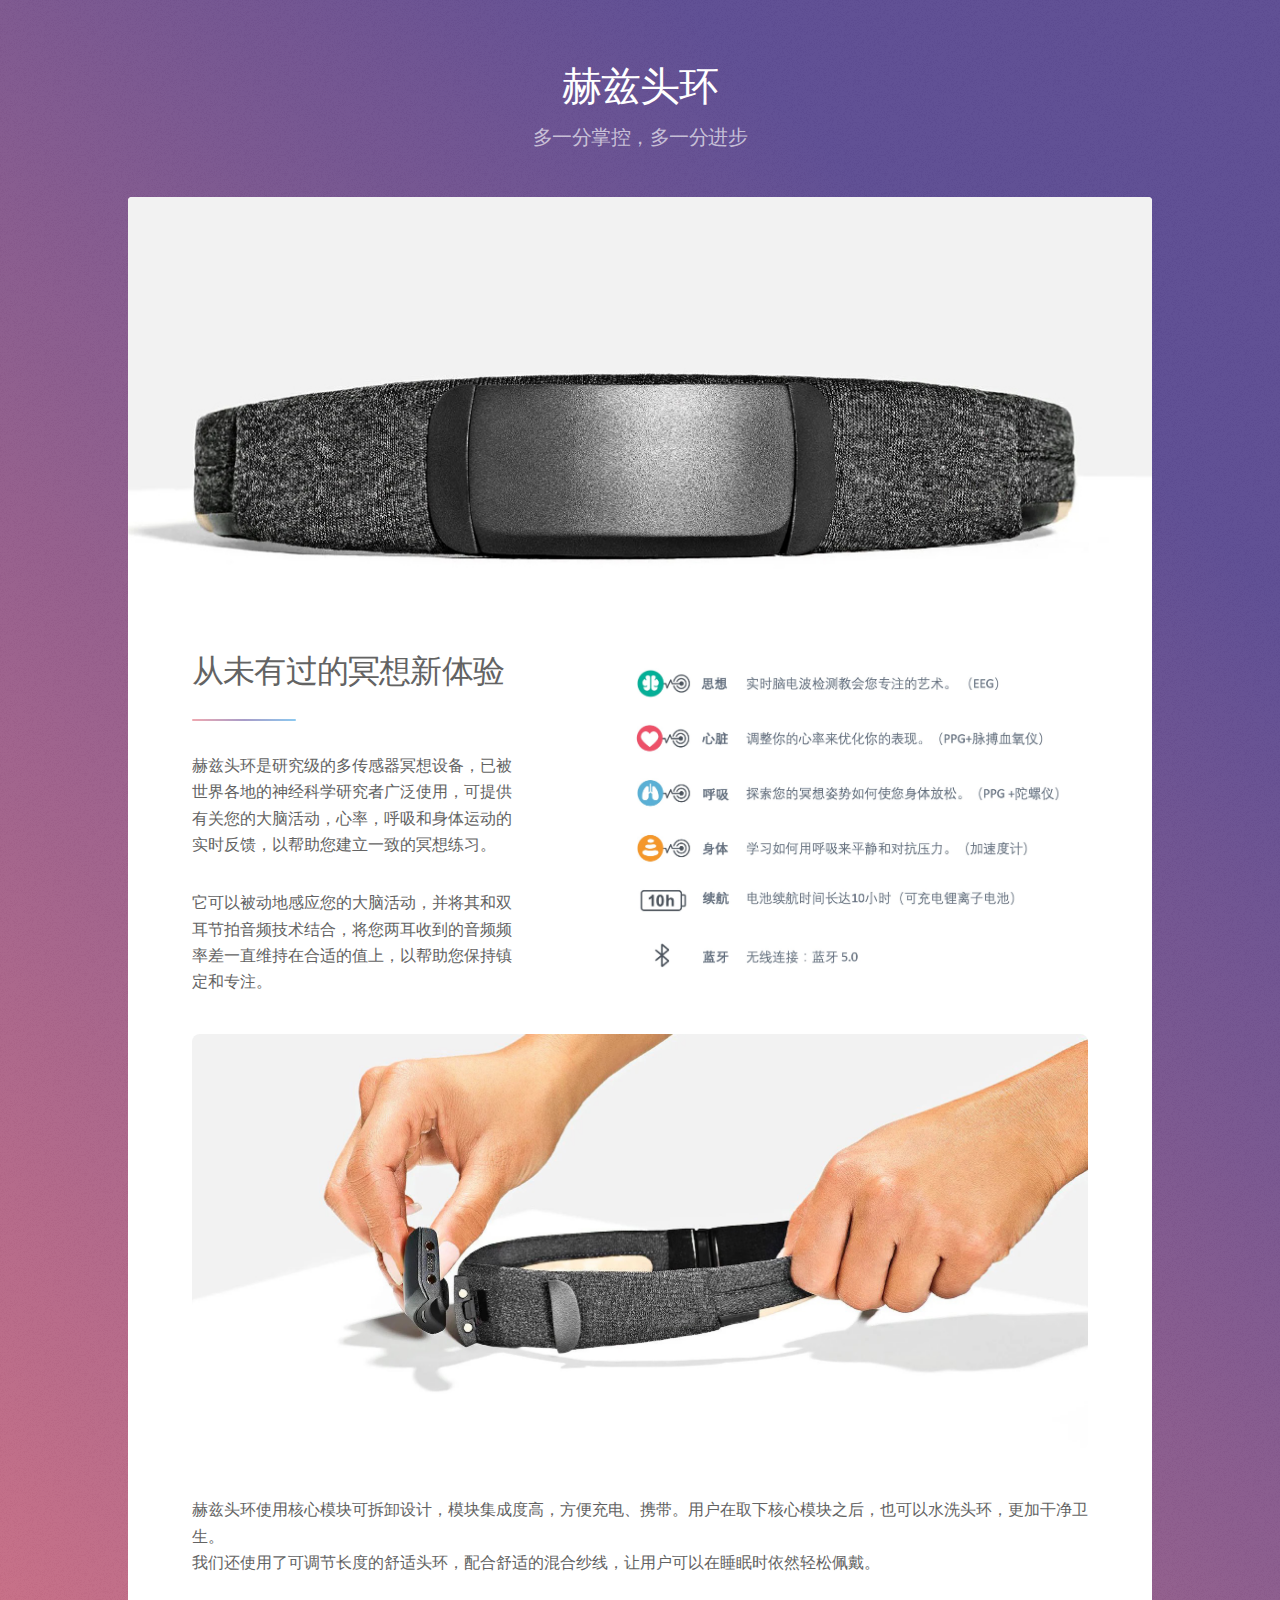
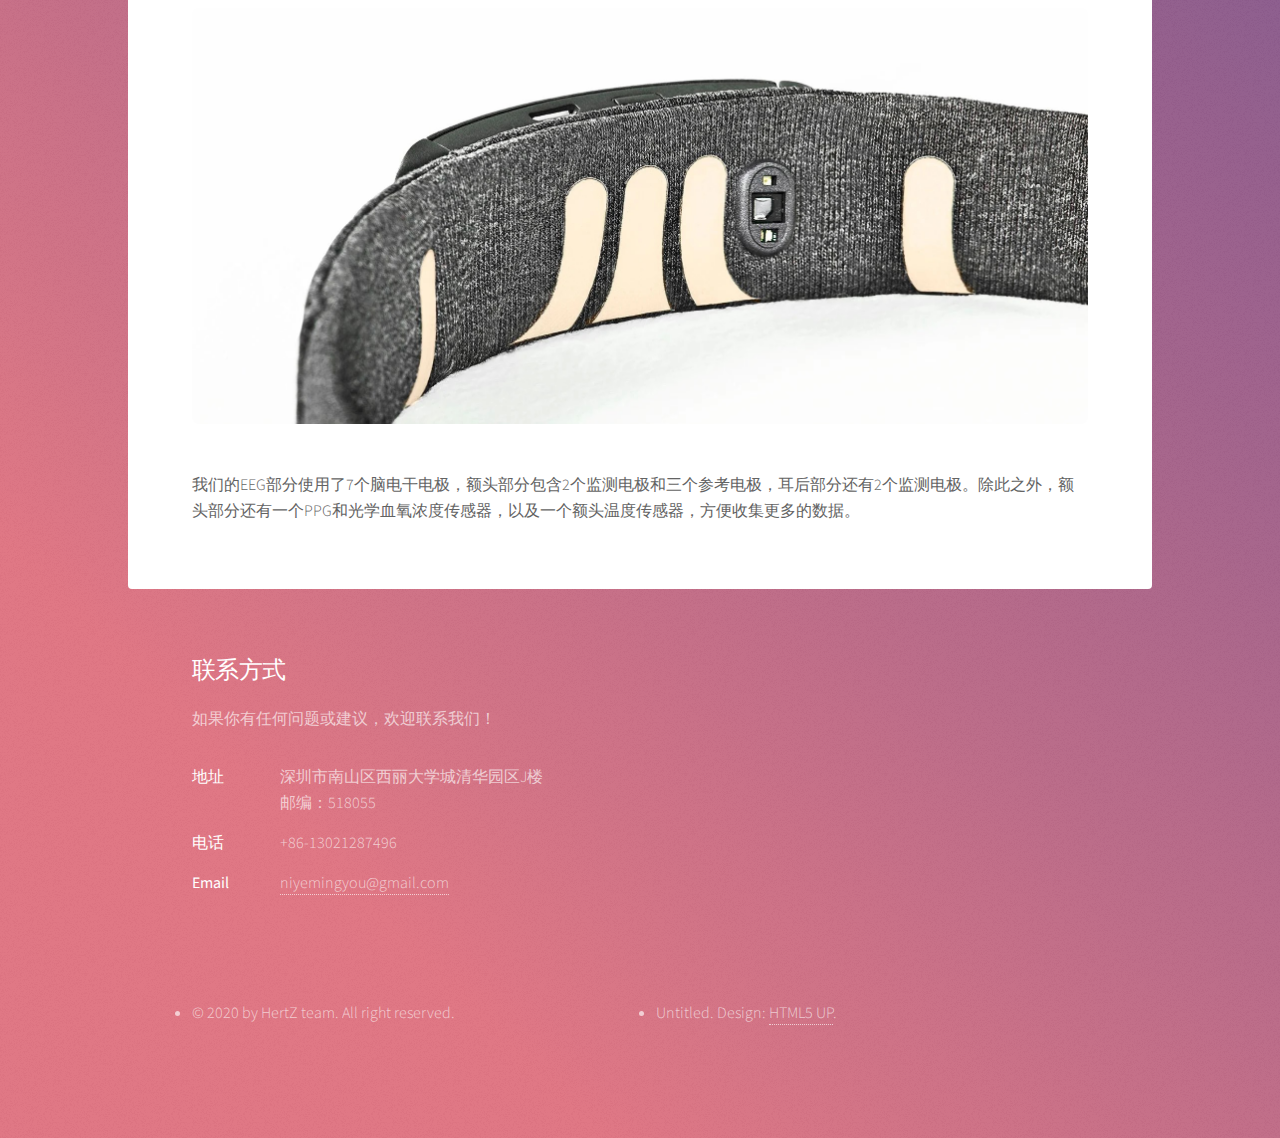
==== commit 00a36397: "Update generic.html" ====
--- a/generic.html
+++ b/generic.html
@@ -29,7 +29,7 @@
 						<!-- Content -->
 							<section id="content" class="main">
 								<span class="image main"><img src="images/brainlinkpro.jpg" alt="" /></span>
-                                 <div class="sp--otlightwork">
+                                 <div class="spotlightwork">
 									<div class="content">
 										<header class="major">
 											<h2>从未有过的冥想新体验</h2>
@@ -96,4 +96,4 @@
 			<script src="assets/js/main.js"></script>
 
 	</body>
-</html>+</html>
